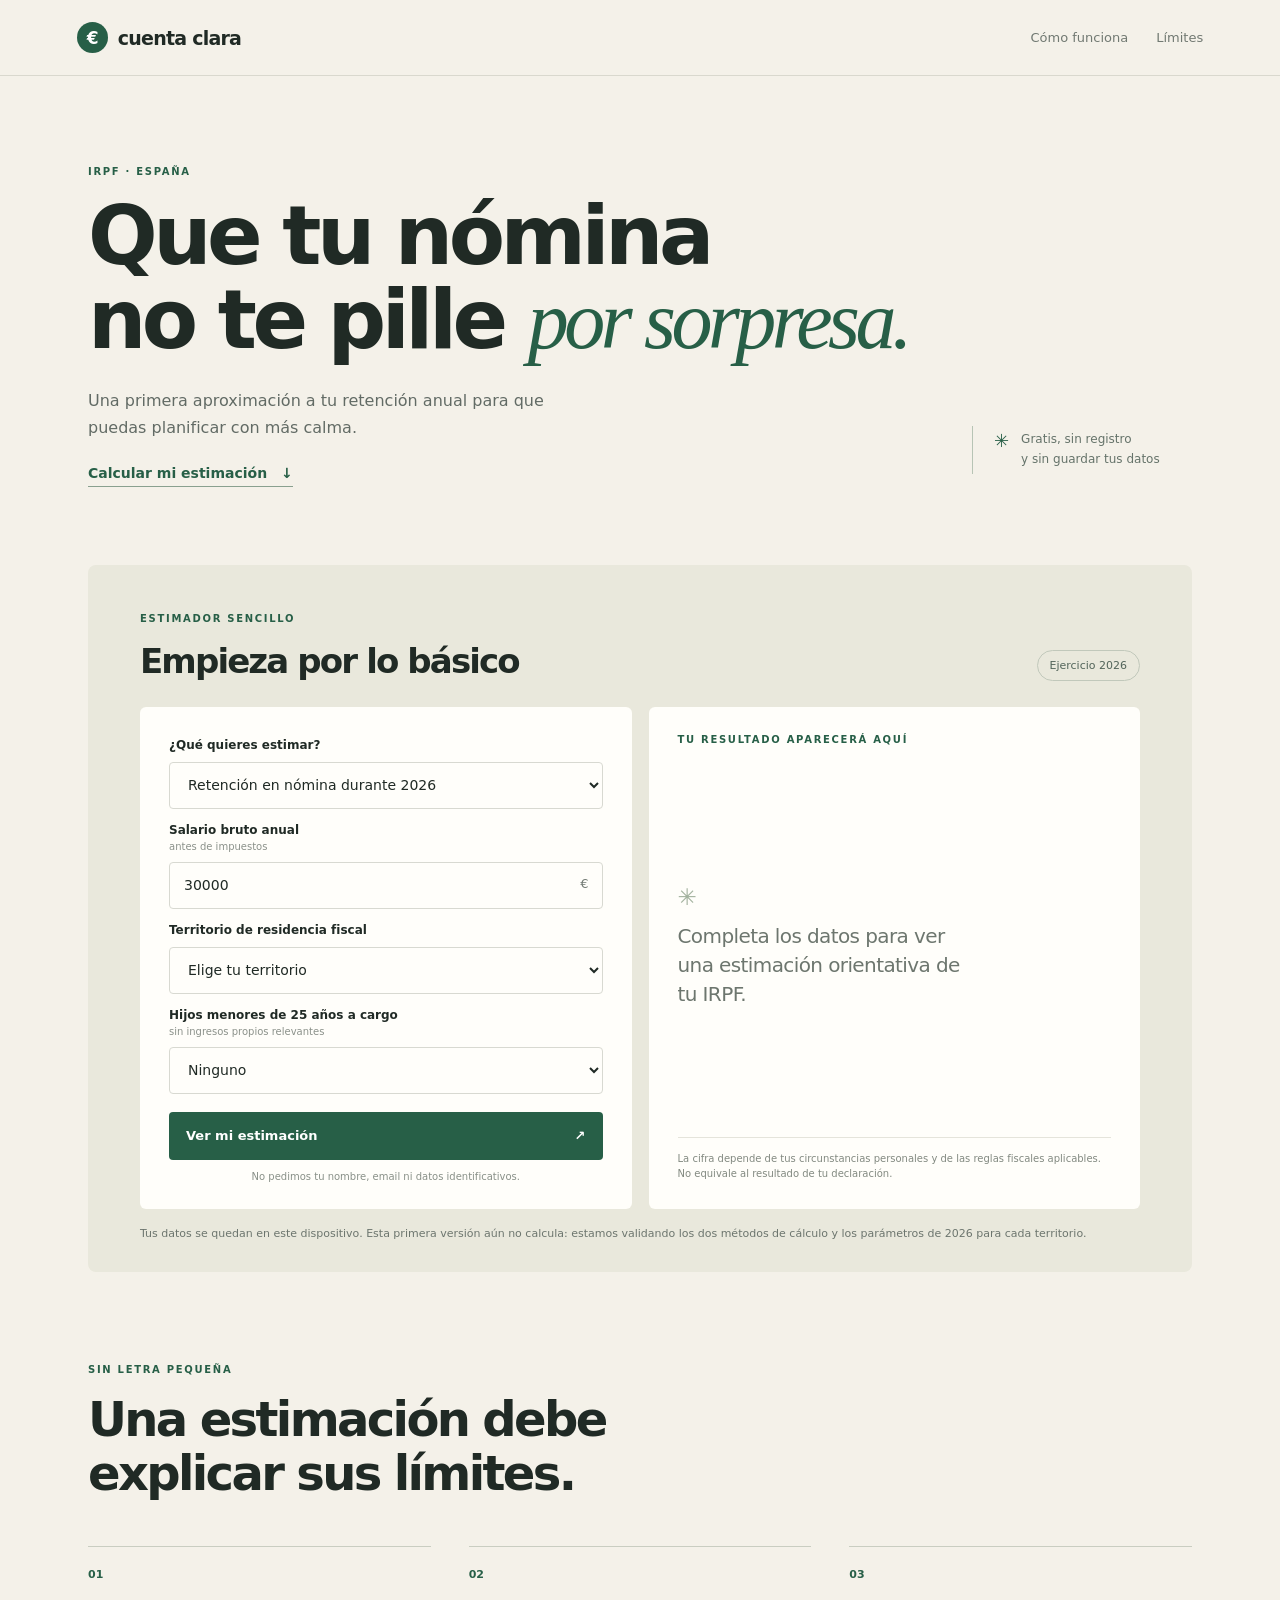
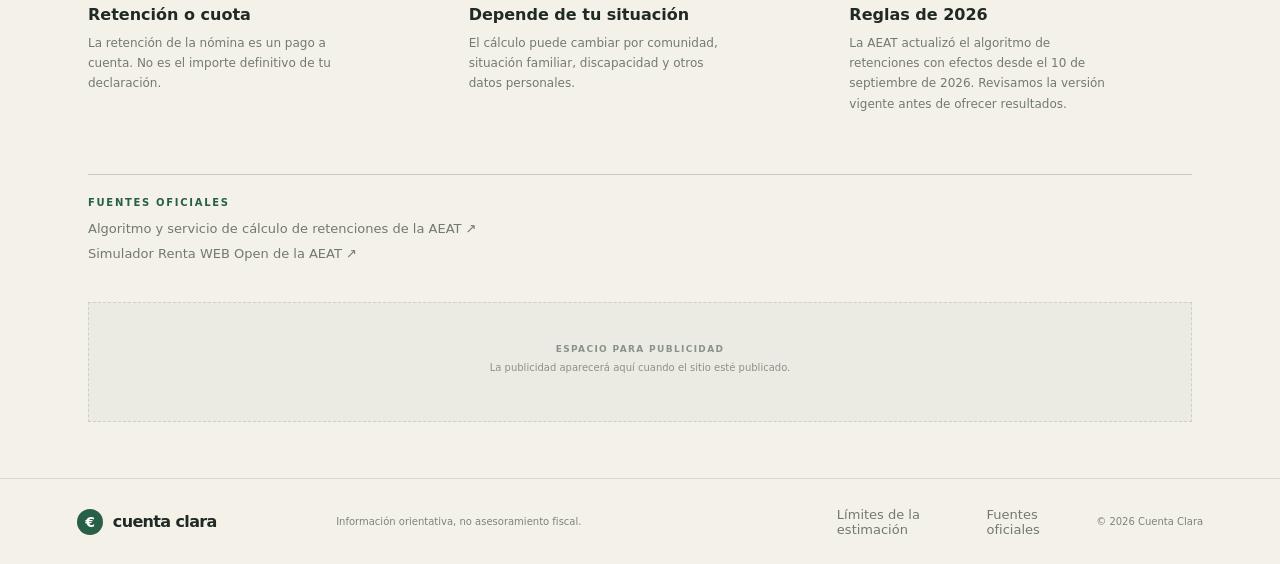
==== index.html @ a37c34d0 "Initial IRPF calculator prototype" ====
<!doctype html>
<html lang="es">
  <head>
    <meta charset="utf-8" />
    <meta name="viewport" content="width=device-width, initial-scale=1" />
    <meta name="description" content="Calculadora orientativa del IRPF para personas asalariadas en España. Consulta una estimación de tu retención anual." />
    <meta name="theme-color" content="#f4f1e9" />
    <title>Calculadora IRPF | Estima tu retención</title>
    <link rel="stylesheet" href="styles.css" />
  </head>
  <body>
    <header class="topbar">
      <a class="brand" href="#inicio" aria-label="Calculadora IRPF, inicio"><span class="brand-mark">€</span> cuenta clara</a>
      <nav><a href="#como-funciona">Cómo funciona</a><a href="#limites">Límites</a></nav>
    </header>

    <main id="inicio">
      <section class="hero">
        <div class="hero-copy">
          <p class="eyebrow">IRPF · ESPAÑA</p>
          <h1>Que tu nómina<br />no te pille <em>por sorpresa.</em></h1>
          <p class="intro">Una primera aproximación a tu retención anual para que puedas planificar con más calma.</p>
          <a class="text-link" href="#calculadora">Calcular mi estimación <span aria-hidden="true">↓</span></a>
        </div>
        <div class="hero-note" aria-label="Información importante"><span class="note-icon">✳</span><p>Gratis, sin registro<br />y sin guardar tus datos</p></div>
      </section>

      <section class="calculator-section" id="calculadora">
        <div class="section-heading">
          <div><p class="eyebrow">ESTIMADOR SENCILLO</p><h2>Empieza por lo básico</h2></div>
          <span class="year-tag">Ejercicio 2026</span>
        </div>
        <div class="calculator-grid">
          <form id="tax-form" class="form-card">
            <label for="calculation">¿Qué quieres estimar?</label>
            <select id="calculation" name="calculation" required>
              <option value="retencion">Retención en nómina durante 2026</option>
              <option value="cuota">Cuota anual aproximada 2026 (Renta 2027)</option>
            </select>

            <label for="salary">Salario bruto anual <span class="field-hint">antes de impuestos</span></label>
            <div class="money-input"><input id="salary" name="salary" type="number" min="0" max="1000000" step="100" value="30000" inputmode="decimal" required /><span>€</span></div>

            <label for="region">Territorio de residencia fiscal</label>
            <select id="region" name="region" required>
              <option value="">Elige tu territorio</option>
              <option>Andalucía</option><option>Aragón</option><option>Asturias</option><option>Illes Balears</option><option>Canarias</option><option>Cantabria</option><option>Castilla-La Mancha</option><option>Castilla y León</option><option>Cataluña</option><option>Comunitat Valenciana</option><option>Extremadura</option><option>Galicia</option><option>La Rioja</option><option>Comunidad de Madrid</option><option>Región de Murcia</option><option>Navarra</option><option>País Vasco</option><option>Ceuta</option><option>Melilla</option>
            </select>

            <label for="children">Hijos menores de 25 años a cargo <span class="field-hint">sin ingresos propios relevantes</span></label>
            <select id="children" name="children"><option value="0">Ninguno</option><option value="1">1 hijo</option><option value="2">2 hijos</option><option value="3">3 hijos</option><option value="4">4 o más</option></select>

            <button type="submit" class="submit-button">Ver mi estimación <span aria-hidden="true">↗</span></button>
            <p class="form-footnote">No pedimos tu nombre, email ni datos identificativos.</p>
          </form>

          <aside class="result-card" aria-live="polite" aria-atomic="true">
            <p class="eyebrow">TU RESULTADO APARECERÁ AQUÍ</p>
            <div id="result-content" class="result-placeholder"><span class="result-spark">✳</span><p>Completa los datos para ver una estimación orientativa de tu IRPF.</p></div>
            <div class="result-disclaimer">La cifra depende de tus circunstancias personales y de las reglas fiscales aplicables. No equivale al resultado de tu declaración.</div>
          </aside>
        </div>
        <p class="data-note">Tus datos se quedan en este dispositivo. Esta primera versión aún no calcula: estamos validando los dos métodos de cálculo y los parámetros de 2026 para cada territorio.</p>
      </section>

      <section class="explainer" id="como-funciona">
        <p class="eyebrow">SIN LETRA PEQUEÑA</p><h2>Una estimación debe explicar sus límites.</h2>
        <div class="explainer-grid"><article><span>01</span><h3>Retención o cuota</h3><p>La retención de la nómina es un pago a cuenta. No es el importe definitivo de tu declaración.</p></article><article><span>02</span><h3>Depende de tu situación</h3><p>El cálculo puede cambiar por comunidad, situación familiar, discapacidad y otros datos personales.</p></article><article id="limites"><span>03</span><h3>Reglas de 2026</h3><p>La AEAT actualizó el algoritmo de retenciones con efectos desde el 10 de septiembre de 2026. Revisamos la versión vigente antes de ofrecer resultados.</p></article></div>
      </section>

      <section class="sources" aria-label="Fuentes oficiales">
        <p class="eyebrow">FUENTES OFICIALES</p>
        <p><a href="https://sede.agenciatributaria.gob.es/Sede/Retenciones.shtml" target="_blank" rel="noreferrer">Algoritmo y servicio de cálculo de retenciones de la AEAT ↗</a></p>
        <p><a href="https://sede.agenciatributaria.gob.es/Sede/ayuda/consultas-informaticas/renta-ayuda-tecnica/renta-web-open.html" target="_blank" rel="noreferrer">Simulador Renta WEB Open de la AEAT ↗</a></p>
      </section>

      <section class="ad-placeholder" aria-label="Espacio reservado para publicidad"><span>ESPACIO PARA PUBLICIDAD</span><p>La publicidad aparecerá aquí cuando el sitio esté publicado.</p></section>
    </main>
    <footer><a class="brand" href="#inicio"><span class="brand-mark">€</span> cuenta clara</a><p>Información orientativa, no asesoramiento fiscal.</p><div><a href="#limites">Límites de la estimación</a><a href="#como-funciona">Fuentes oficiales</a></div><small>© 2026 Cuenta Clara</small></footer>
    <script src="app.js" defer></script>
  </body>
</html>
---- styles.css ----
:root{font-family:system-ui,-apple-system,BlinkMacSystemFont,'Segoe UI',sans-serif;color:#202a25;background:#f4f1e9;font-synthesis:none;text-rendering:optimizeLegibility;--ink:#202a25;--green:#275f47;--muted:#717972;--line:#d9d8ce;--cream:#f4f1e9;--white:#fffefa}*{box-sizing:border-box}html{scroll-behavior:smooth}body{margin:0}.topbar{height:76px;border-bottom:1px solid var(--line);display:flex;align-items:center;justify-content:space-between;padding:0 max(6vw,24px)}.brand{text-decoration:none;color:var(--ink);font-weight:700;letter-spacing:-.04em;font-size:19px;display:flex;align-items:center;gap:10px}.brand-mark{display:grid;place-items:center;width:31px;height:31px;background:var(--green);color:#fff;border-radius:50%;font-size:17px}.topbar nav{display:flex;gap:28px}.topbar nav a,footer a,.sources a,.official-link{color:var(--muted);font-size:13px;text-decoration:none}.topbar nav a:hover,footer a:hover,.sources a:hover,.official-link:hover{color:var(--green)}main{max-width:1160px;margin:0 auto;padding:0 28px}.hero{display:grid;grid-template-columns:1fr 220px;align-items:end;padding:90px 0 83px;gap:40px}.eyebrow{font-size:10px;letter-spacing:.17em;font-weight:700;color:var(--green);margin:0 0 17px}.hero h1,.section-heading h2,.explainer h2{font-family:system-ui,-apple-system,BlinkMacSystemFont,'Segoe UI',sans-serif;letter-spacing:-.055em;margin:0;font-weight:600}.hero h1{font-size:clamp(46px,6.7vw,82px);line-height:1.02}.hero h1 em{font-weight:400;color:var(--green);font-family:Georgia,serif}.intro{font-size:16px;line-height:1.7;color:#626b65;max-width:480px;margin:25px 0 21px}.text-link{color:var(--green);font-size:14px;font-weight:700;text-decoration:none;border-bottom:1px solid #89a08f;padding-bottom:5px}.text-link span{margin-left:9px}.hero-note{border-left:1px solid #b7c4b5;padding:4px 0 4px 21px;display:flex;gap:12px;align-items:flex-start;margin-bottom:8px}.hero-note p{font-size:12px;line-height:1.65;color:#65736a;margin:0}.note-icon{color:var(--green);font-size:18px}.calculator-section{background:#e9e8dc;border-radius:8px;padding:48px 52px 30px}.section-heading{display:flex;justify-content:space-between;align-items:end;margin-bottom:26px}.section-heading h2{font-size:34px}.year-tag{font-size:11px;color:#52645a;border:1px solid #c1c8bb;padding:8px 12px;border-radius:30px}.calculator-grid{display:grid;grid-template-columns:1fr 1fr;gap:17px}.form-card,.result-card{border-radius:6px;padding:27px 29px;background:var(--white)}.form-card{display:flex;flex-direction:column;gap:10px}.form-card label{font-size:12px;font-weight:700;margin-top:4px}.field-hint{display:block;color:#8b918a;font-size:10px;font-weight:400;margin-top:4px}.money-input{position:relative}.money-input input,.form-card select{height:47px;width:100%;border:1px solid #d8d9d1;background:#fffefa;border-radius:4px;padding:0 14px;font:14px system-ui,sans-serif;color:var(--ink);outline:none}.money-input input:focus,.form-card select:focus{border-color:var(--green);box-shadow:0 0 0 2px #275f4720}.money-input span{position:absolute;right:14px;top:14px;color:#727a73;font-size:13px}.money-input input{padding-right:34px}.submit-button{border:0;border-radius:4px;background:var(--green);height:48px;color:white;font:600 13px system-ui,sans-serif;margin-top:8px;cursor:pointer;display:flex;align-items:center;justify-content:space-between;padding:0 17px}.submit-button:hover{background:#194b35}.form-footnote{font-size:10px;color:#899088;text-align:center;margin:1px 0 0}.result-card{display:flex;flex-direction:column;min-height:360px}.result-card .eyebrow{margin-bottom:24px}.result-placeholder{flex:1;display:flex;flex-direction:column;justify-content:center;align-items:flex-start;max-width:300px}.result-placeholder p{font-size:20px;line-height:1.45;letter-spacing:-.03em;color:#6d766e;margin:12px 0}.result-spark{color:#a3b29e;font-size:23px}.official-link{font-size:12px;font-weight:700;color:var(--green);line-height:1.5}.result-disclaimer{border-top:1px solid #e5e4db;padding-top:13px;font-size:10px;line-height:1.55;color:#828980}.data-note{font-size:11px;line-height:1.5;color:#6c756e;margin:17px 0 0}.explainer{padding:92px 0 60px}.explainer h2{font-size:clamp(32px,4vw,48px);max-width:620px;line-height:1.13}.explainer-grid{display:grid;grid-template-columns:repeat(3,1fr);gap:38px;margin-top:45px}.explainer-grid article{border-top:1px solid #c9cdc1;padding-top:16px}.explainer-grid article span{font-size:11px;color:var(--green);font-weight:700}.explainer-grid h3{font:600 16px system-ui,sans-serif;margin:23px 0 9px}.explainer-grid p{font-size:12px;line-height:1.7;color:#727a72;margin:0;max-width:270px}.sources{border-top:1px solid #c9cdc1;padding:22px 0 34px}.sources .eyebrow{margin-bottom:10px}.sources p:not(.eyebrow){margin:6px 0}.ad-placeholder{height:120px;background:#ecebe3;border:1px dashed #ccd0c5;display:flex;flex-direction:column;align-items:center;justify-content:center;margin:0 0 56px;color:#8a9289}.ad-placeholder span{letter-spacing:.15em;font-weight:700;font-size:9px}.ad-placeholder p{font-size:10px;margin:8px 0}footer{border-top:1px solid var(--line);padding:27px max(6vw,24px);display:grid;grid-template-columns:1fr 2fr 1fr auto;gap:18px;align-items:center}footer .brand{font-size:16px}footer .brand-mark{width:26px;height:26px;font-size:14px}footer p,footer small{color:#7c847b;font-size:10px}footer div{display:flex;gap:16px}@media(max-width:700px){.topbar{height:64px}.topbar nav{gap:14px}.topbar nav a{font-size:11px}.hero{grid-template-columns:1fr;padding:66px 0 54px;gap:30px}.hero-note{width:max-content}.calculator-section{padding:32px 20px 23px}.section-heading{align-items:flex-start;gap:16px;flex-direction:column}.section-heading h2{font-size:29px}.calculator-grid{grid-template-columns:1fr}.form-card,.result-card{padding:23px 20px}.result-card{min-height:260px}.explainer{padding:68px 0}.explainer-grid{grid-template-columns:1fr;gap:26px;margin-top:30px}.explainer-grid h3{margin-top:13px}.explainer-grid p{max-width:440px}.ad-placeholder{margin-bottom:35px}footer{grid-template-columns:1fr 1fr;padding:24px;gap:10px}footer p{grid-column:1/-1;grid-row:2;margin:0}footer div{grid-column:1/-1;grid-row:3}footer small{grid-column:2;grid-row:1;text-align:right}}
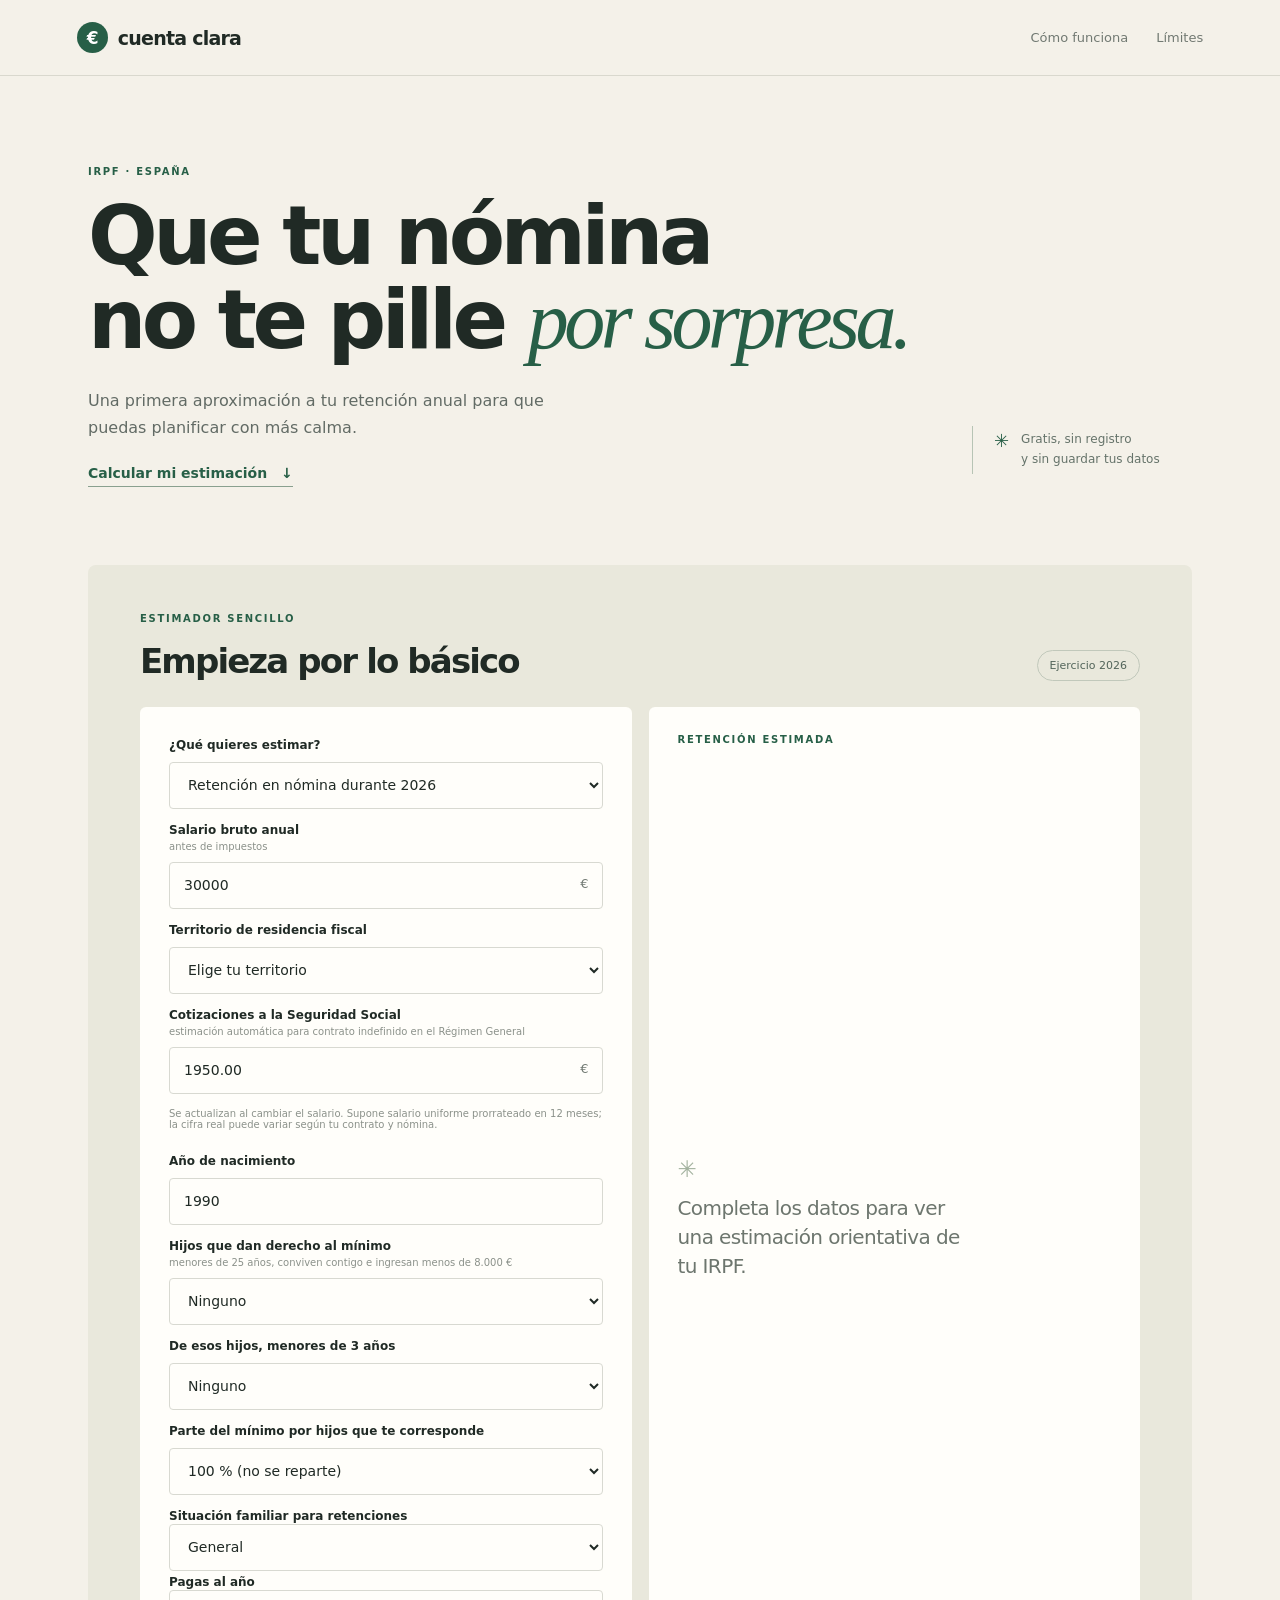
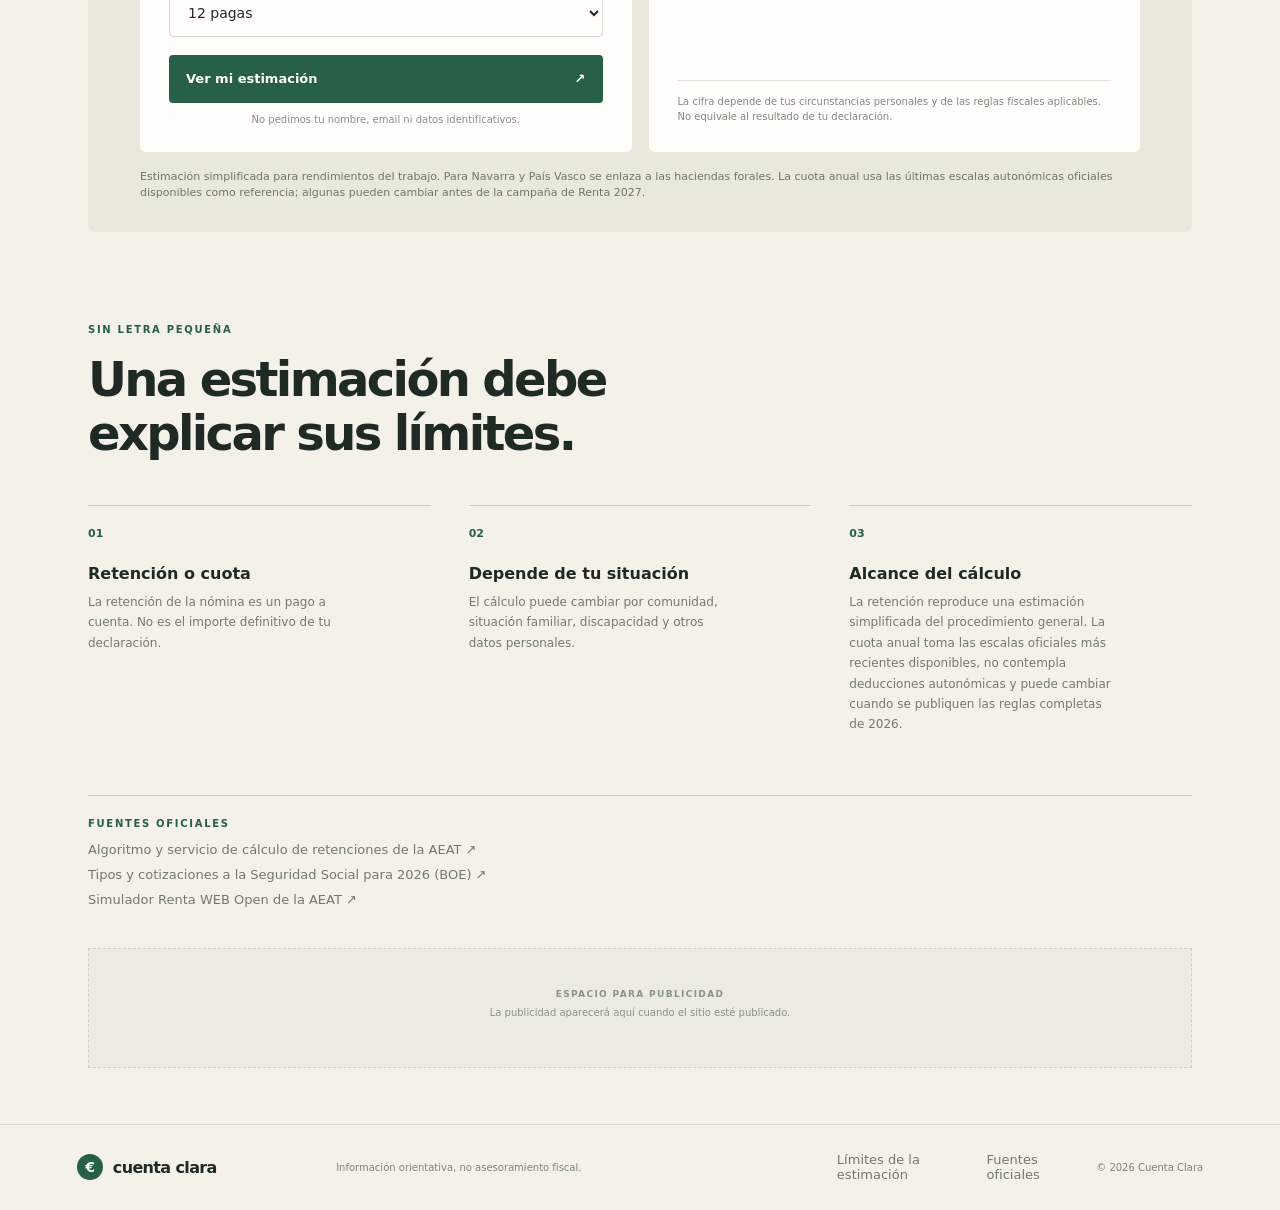
==== commit f2fa5c7c: "Implement IRPF estimates and payroll contribution calculation" ====
--- a/index.html
+++ b/index.html
@@ -3,9 +3,9 @@
   <head>
     <meta charset="utf-8" />
     <meta name="viewport" content="width=device-width, initial-scale=1" />
-    <meta name="description" content="Calculadora orientativa del IRPF para personas asalariadas en España. Consulta una estimación de tu retención anual." />
+    <meta name="description" content="Calculadora orientativa del IRPF 2026 para personas asalariadas en España. Estima retención de nómina y cuota anual." />
     <meta name="theme-color" content="#f4f1e9" />
-    <title>Calculadora IRPF | Estima tu retención</title>
+    <title>Calculadora IRPF 2026 | Cuenta Clara</title>
     <link rel="stylesheet" href="styles.css" />
   </head>
   <body>
@@ -44,39 +44,66 @@
             <label for="region">Territorio de residencia fiscal</label>
             <select id="region" name="region" required>
               <option value="">Elige tu territorio</option>
-              <option>Andalucía</option><option>Aragón</option><option>Asturias</option><option>Illes Balears</option><option>Canarias</option><option>Cantabria</option><option>Castilla-La Mancha</option><option>Castilla y León</option><option>Cataluña</option><option>Comunitat Valenciana</option><option>Extremadura</option><option>Galicia</option><option>La Rioja</option><option>Comunidad de Madrid</option><option>Región de Murcia</option><option>Navarra</option><option>País Vasco</option><option>Ceuta</option><option>Melilla</option>
+              <option>Andalucía</option><option>Aragón</option><option>Asturias</option><option>Illes Balears</option><option>Canarias</option><option>Cantabria</option><option>Castilla-La Mancha</option><option>Castilla y León</option><option>Cataluña</option><option>Comunitat Valenciana</option><option>Extremadura</option><option>Galicia</option><option>La Rioja</option><option value="Comunidad de Madrid">Madrid (Comunidad de Madrid)</option><option>Región de Murcia</option><option>Navarra</option><option>País Vasco</option><option>Ceuta</option><option>Melilla</option>
             </select>
 
-            <label for="children">Hijos menores de 25 años a cargo <span class="field-hint">sin ingresos propios relevantes</span></label>
+            <label for="contributions">Cotizaciones a la Seguridad Social <span class="field-hint">estimación automática para contrato indefinido en el Régimen General</span></label>
+            <div class="money-input"><input id="contributions" name="contributions" type="number" min="0" max="100000" step="0.01" value="1950" readonly aria-describedby="contributions-note" /><span>€</span></div>
+            <p id="contributions-note" class="field-hint">Se actualizan al cambiar el salario. Supone salario uniforme prorrateado en 12 meses; la cifra real puede variar según tu contrato y nómina.</p>
+
+            <label for="birth-year">Año de nacimiento</label>
+            <input id="birth-year" name="birthYear" type="number" min="1900" max="2026" step="1" value="1990" required />
+
+            <label for="children">Hijos que dan derecho al mínimo <span class="field-hint">menores de 25 años, conviven contigo e ingresan menos de 8.000 €</span></label>
             <select id="children" name="children"><option value="0">Ninguno</option><option value="1">1 hijo</option><option value="2">2 hijos</option><option value="3">3 hijos</option><option value="4">4 o más</option></select>
+
+            <label for="children-under3">De esos hijos, menores de 3 años</label>
+            <select id="children-under3" name="childrenUnder3"><option value="0">Ninguno</option><option value="1">1</option><option value="2">2</option><option value="3">3 o más</option></select>
+
+            <label for="child-share">Parte del mínimo por hijos que te corresponde</label>
+            <select id="child-share" name="childShare"><option value="1">100 % (no se reparte)</option><option value="0.5">50 % (repartido con el otro progenitor)</option></select>
+
+            <div id="retention-fields">
+              <label for="family-status">Situación familiar para retenciones</label>
+              <select id="family-status" name="familyStatus"><option value="3">General</option><option value="2">Cónyuge con rentas bajas (hasta 1.500 € al año)</option><option value="1">Familia monoparental con hijos a cargo</option></select>
+              <label for="payments">Pagas al año</label>
+              <select id="payments" name="payments"><option value="12">12 pagas</option><option value="14">14 pagas</option></select>
+            </div>
+
+            <div id="annual-fields" hidden>
+              <label for="withheld">IRPF retenido estimado durante 2026</label>
+              <div class="money-input"><input id="withheld" name="withheld" type="number" min="0" max="1000000" step="10" value="0" inputmode="decimal" /><span>€</span></div>
+            </div>
 
             <button type="submit" class="submit-button">Ver mi estimación <span aria-hidden="true">↗</span></button>
             <p class="form-footnote">No pedimos tu nombre, email ni datos identificativos.</p>
           </form>
 
           <aside class="result-card" aria-live="polite" aria-atomic="true">
-            <p class="eyebrow">TU RESULTADO APARECERÁ AQUÍ</p>
+            <p id="result-heading" class="eyebrow">TU ESTIMACIÓN</p>
             <div id="result-content" class="result-placeholder"><span class="result-spark">✳</span><p>Completa los datos para ver una estimación orientativa de tu IRPF.</p></div>
             <div class="result-disclaimer">La cifra depende de tus circunstancias personales y de las reglas fiscales aplicables. No equivale al resultado de tu declaración.</div>
           </aside>
         </div>
-        <p class="data-note">Tus datos se quedan en este dispositivo. Esta primera versión aún no calcula: estamos validando los dos métodos de cálculo y los parámetros de 2026 para cada territorio.</p>
+        <p class="data-note">Estimación simplificada para rendimientos del trabajo. Para Navarra y País Vasco se enlaza a las haciendas forales. La cuota anual usa las últimas escalas autonómicas oficiales disponibles como referencia; algunas pueden cambiar antes de la campaña de Renta 2027.</p>
       </section>
 
       <section class="explainer" id="como-funciona">
         <p class="eyebrow">SIN LETRA PEQUEÑA</p><h2>Una estimación debe explicar sus límites.</h2>
-        <div class="explainer-grid"><article><span>01</span><h3>Retención o cuota</h3><p>La retención de la nómina es un pago a cuenta. No es el importe definitivo de tu declaración.</p></article><article><span>02</span><h3>Depende de tu situación</h3><p>El cálculo puede cambiar por comunidad, situación familiar, discapacidad y otros datos personales.</p></article><article id="limites"><span>03</span><h3>Reglas de 2026</h3><p>La AEAT actualizó el algoritmo de retenciones con efectos desde el 10 de septiembre de 2026. Revisamos la versión vigente antes de ofrecer resultados.</p></article></div>
+        <div class="explainer-grid"><article><span>01</span><h3>Retención o cuota</h3><p>La retención de la nómina es un pago a cuenta. No es el importe definitivo de tu declaración.</p></article><article><span>02</span><h3>Depende de tu situación</h3><p>El cálculo puede cambiar por comunidad, situación familiar, discapacidad y otros datos personales.</p></article><article id="limites"><span>03</span><h3>Alcance del cálculo</h3><p>La retención reproduce una estimación simplificada del procedimiento general. La cuota anual toma las escalas oficiales más recientes disponibles, no contempla deducciones autonómicas y puede cambiar cuando se publiquen las reglas completas de 2026.</p></article></div>
       </section>
 
       <section class="sources" aria-label="Fuentes oficiales">
         <p class="eyebrow">FUENTES OFICIALES</p>
         <p><a href="https://sede.agenciatributaria.gob.es/Sede/Retenciones.shtml" target="_blank" rel="noreferrer">Algoritmo y servicio de cálculo de retenciones de la AEAT ↗</a></p>
+        <p><a href="https://www.boe.es/eli/es/o/2026/03/30/pjc297" target="_blank" rel="noreferrer">Tipos y cotizaciones a la Seguridad Social para 2026 (BOE) ↗</a></p>
         <p><a href="https://sede.agenciatributaria.gob.es/Sede/ayuda/consultas-informaticas/renta-ayuda-tecnica/renta-web-open.html" target="_blank" rel="noreferrer">Simulador Renta WEB Open de la AEAT ↗</a></p>
       </section>
 
       <section class="ad-placeholder" aria-label="Espacio reservado para publicidad"><span>ESPACIO PARA PUBLICIDAD</span><p>La publicidad aparecerá aquí cuando el sitio esté publicado.</p></section>
     </main>
     <footer><a class="brand" href="#inicio"><span class="brand-mark">€</span> cuenta clara</a><p>Información orientativa, no asesoramiento fiscal.</p><div><a href="#limites">Límites de la estimación</a><a href="#como-funciona">Fuentes oficiales</a></div><small>© 2026 Cuenta Clara</small></footer>
+    <script src="tax-engine.js" defer></script>
     <script src="app.js" defer></script>
   </body>
 </html>
--- a/styles.css
+++ b/styles.css
@@ -1 +1,3 @@
 :root{font-family:system-ui,-apple-system,BlinkMacSystemFont,'Segoe UI',sans-serif;color:#202a25;background:#f4f1e9;font-synthesis:none;text-rendering:optimizeLegibility;--ink:#202a25;--green:#275f47;--muted:#717972;--line:#d9d8ce;--cream:#f4f1e9;--white:#fffefa}*{box-sizing:border-box}html{scroll-behavior:smooth}body{margin:0}.topbar{height:76px;border-bottom:1px solid var(--line);display:flex;align-items:center;justify-content:space-between;padding:0 max(6vw,24px)}.brand{text-decoration:none;color:var(--ink);font-weight:700;letter-spacing:-.04em;font-size:19px;display:flex;align-items:center;gap:10px}.brand-mark{display:grid;place-items:center;width:31px;height:31px;background:var(--green);color:#fff;border-radius:50%;font-size:17px}.topbar nav{display:flex;gap:28px}.topbar nav a,footer a,.sources a,.official-link{color:var(--muted);font-size:13px;text-decoration:none}.topbar nav a:hover,footer a:hover,.sources a:hover,.official-link:hover{color:var(--green)}main{max-width:1160px;margin:0 auto;padding:0 28px}.hero{display:grid;grid-template-columns:1fr 220px;align-items:end;padding:90px 0 83px;gap:40px}.eyebrow{font-size:10px;letter-spacing:.17em;font-weight:700;color:var(--green);margin:0 0 17px}.hero h1,.section-heading h2,.explainer h2{font-family:system-ui,-apple-system,BlinkMacSystemFont,'Segoe UI',sans-serif;letter-spacing:-.055em;margin:0;font-weight:600}.hero h1{font-size:clamp(46px,6.7vw,82px);line-height:1.02}.hero h1 em{font-weight:400;color:var(--green);font-family:Georgia,serif}.intro{font-size:16px;line-height:1.7;color:#626b65;max-width:480px;margin:25px 0 21px}.text-link{color:var(--green);font-size:14px;font-weight:700;text-decoration:none;border-bottom:1px solid #89a08f;padding-bottom:5px}.text-link span{margin-left:9px}.hero-note{border-left:1px solid #b7c4b5;padding:4px 0 4px 21px;display:flex;gap:12px;align-items:flex-start;margin-bottom:8px}.hero-note p{font-size:12px;line-height:1.65;color:#65736a;margin:0}.note-icon{color:var(--green);font-size:18px}.calculator-section{background:#e9e8dc;border-radius:8px;padding:48px 52px 30px}.section-heading{display:flex;justify-content:space-between;align-items:end;margin-bottom:26px}.section-heading h2{font-size:34px}.year-tag{font-size:11px;color:#52645a;border:1px solid #c1c8bb;padding:8px 12px;border-radius:30px}.calculator-grid{display:grid;grid-template-columns:1fr 1fr;gap:17px}.form-card,.result-card{border-radius:6px;padding:27px 29px;background:var(--white)}.form-card{display:flex;flex-direction:column;gap:10px}.form-card label{font-size:12px;font-weight:700;margin-top:4px}.field-hint{display:block;color:#8b918a;font-size:10px;font-weight:400;margin-top:4px}.money-input{position:relative}.money-input input,.form-card select{height:47px;width:100%;border:1px solid #d8d9d1;background:#fffefa;border-radius:4px;padding:0 14px;font:14px system-ui,sans-serif;color:var(--ink);outline:none}.money-input input:focus,.form-card select:focus{border-color:var(--green);box-shadow:0 0 0 2px #275f4720}.money-input span{position:absolute;right:14px;top:14px;color:#727a73;font-size:13px}.money-input input{padding-right:34px}.submit-button{border:0;border-radius:4px;background:var(--green);height:48px;color:white;font:600 13px system-ui,sans-serif;margin-top:8px;cursor:pointer;display:flex;align-items:center;justify-content:space-between;padding:0 17px}.submit-button:hover{background:#194b35}.form-footnote{font-size:10px;color:#899088;text-align:center;margin:1px 0 0}.result-card{display:flex;flex-direction:column;min-height:360px}.result-card .eyebrow{margin-bottom:24px}.result-placeholder{flex:1;display:flex;flex-direction:column;justify-content:center;align-items:flex-start;max-width:300px}.result-placeholder p{font-size:20px;line-height:1.45;letter-spacing:-.03em;color:#6d766e;margin:12px 0}.result-spark{color:#a3b29e;font-size:23px}.official-link{font-size:12px;font-weight:700;color:var(--green);line-height:1.5}.result-disclaimer{border-top:1px solid #e5e4db;padding-top:13px;font-size:10px;line-height:1.55;color:#828980}.data-note{font-size:11px;line-height:1.5;color:#6c756e;margin:17px 0 0}.explainer{padding:92px 0 60px}.explainer h2{font-size:clamp(32px,4vw,48px);max-width:620px;line-height:1.13}.explainer-grid{display:grid;grid-template-columns:repeat(3,1fr);gap:38px;margin-top:45px}.explainer-grid article{border-top:1px solid #c9cdc1;padding-top:16px}.explainer-grid article span{font-size:11px;color:var(--green);font-weight:700}.explainer-grid h3{font:600 16px system-ui,sans-serif;margin:23px 0 9px}.explainer-grid p{font-size:12px;line-height:1.7;color:#727a72;margin:0;max-width:270px}.sources{border-top:1px solid #c9cdc1;padding:22px 0 34px}.sources .eyebrow{margin-bottom:10px}.sources p:not(.eyebrow){margin:6px 0}.ad-placeholder{height:120px;background:#ecebe3;border:1px dashed #ccd0c5;display:flex;flex-direction:column;align-items:center;justify-content:center;margin:0 0 56px;color:#8a9289}.ad-placeholder span{letter-spacing:.15em;font-weight:700;font-size:9px}.ad-placeholder p{font-size:10px;margin:8px 0}footer{border-top:1px solid var(--line);padding:27px max(6vw,24px);display:grid;grid-template-columns:1fr 2fr 1fr auto;gap:18px;align-items:center}footer .brand{font-size:16px}footer .brand-mark{width:26px;height:26px;font-size:14px}footer p,footer small{color:#7c847b;font-size:10px}footer div{display:flex;gap:16px}@media(max-width:700px){.topbar{height:64px}.topbar nav{gap:14px}.topbar nav a{font-size:11px}.hero{grid-template-columns:1fr;padding:66px 0 54px;gap:30px}.hero-note{width:max-content}.calculator-section{padding:32px 20px 23px}.section-heading{align-items:flex-start;gap:16px;flex-direction:column}.section-heading h2{font-size:29px}.calculator-grid{grid-template-columns:1fr}.form-card,.result-card{padding:23px 20px}.result-card{min-height:260px}.explainer{padding:68px 0}.explainer-grid{grid-template-columns:1fr;gap:26px;margin-top:30px}.explainer-grid h3{margin-top:13px}.explainer-grid p{max-width:440px}.ad-placeholder{margin-bottom:35px}footer{grid-template-columns:1fr 1fr;padding:24px;gap:10px}footer p{grid-column:1/-1;grid-row:2;margin:0}footer div{grid-column:1/-1;grid-row:3}footer small{grid-column:2;grid-row:1;text-align:right}}
+.form-card input[type="number"]{height:47px;width:100%;border:1px solid #d8d9d1;background:#fffefa;border-radius:4px;padding:0 14px;font:14px system-ui,sans-serif;color:var(--ink);outline:none}.form-card input[type="number"]:focus{border-color:var(--green);box-shadow:0 0 0 2px #275f4720}.form-card [hidden]{display:none!important}.result-placeholder.result-message{max-width:none;justify-content:flex-start;gap:7px}.result-title{font-size:18px;line-height:1.3;margin:5px 0 0}.result-amount{font-size:38px!important;font-weight:650;color:var(--green)!important;margin:0!important}.result-breakdown{display:grid;grid-template-columns:1fr auto;gap:8px 12px;width:100%;margin:7px 0}.result-breakdown dt,.result-breakdown dd{font-size:12px;margin:0;color:#68726a}.result-breakdown dd{text-align:right;font-weight:650;color:var(--ink)}.result-note,.result-status{font-size:11px!important;line-height:1.55!important;color:#68726a!important;margin:8px 0!important}.result-message .official-link{margin-top:10px}
+.form-card input[type="number"]{-moz-appearance:textfield;appearance:textfield}.form-card input[type="number"]::-webkit-inner-spin-button,.form-card input[type="number"]::-webkit-outer-spin-button{-webkit-appearance:none;margin:0}
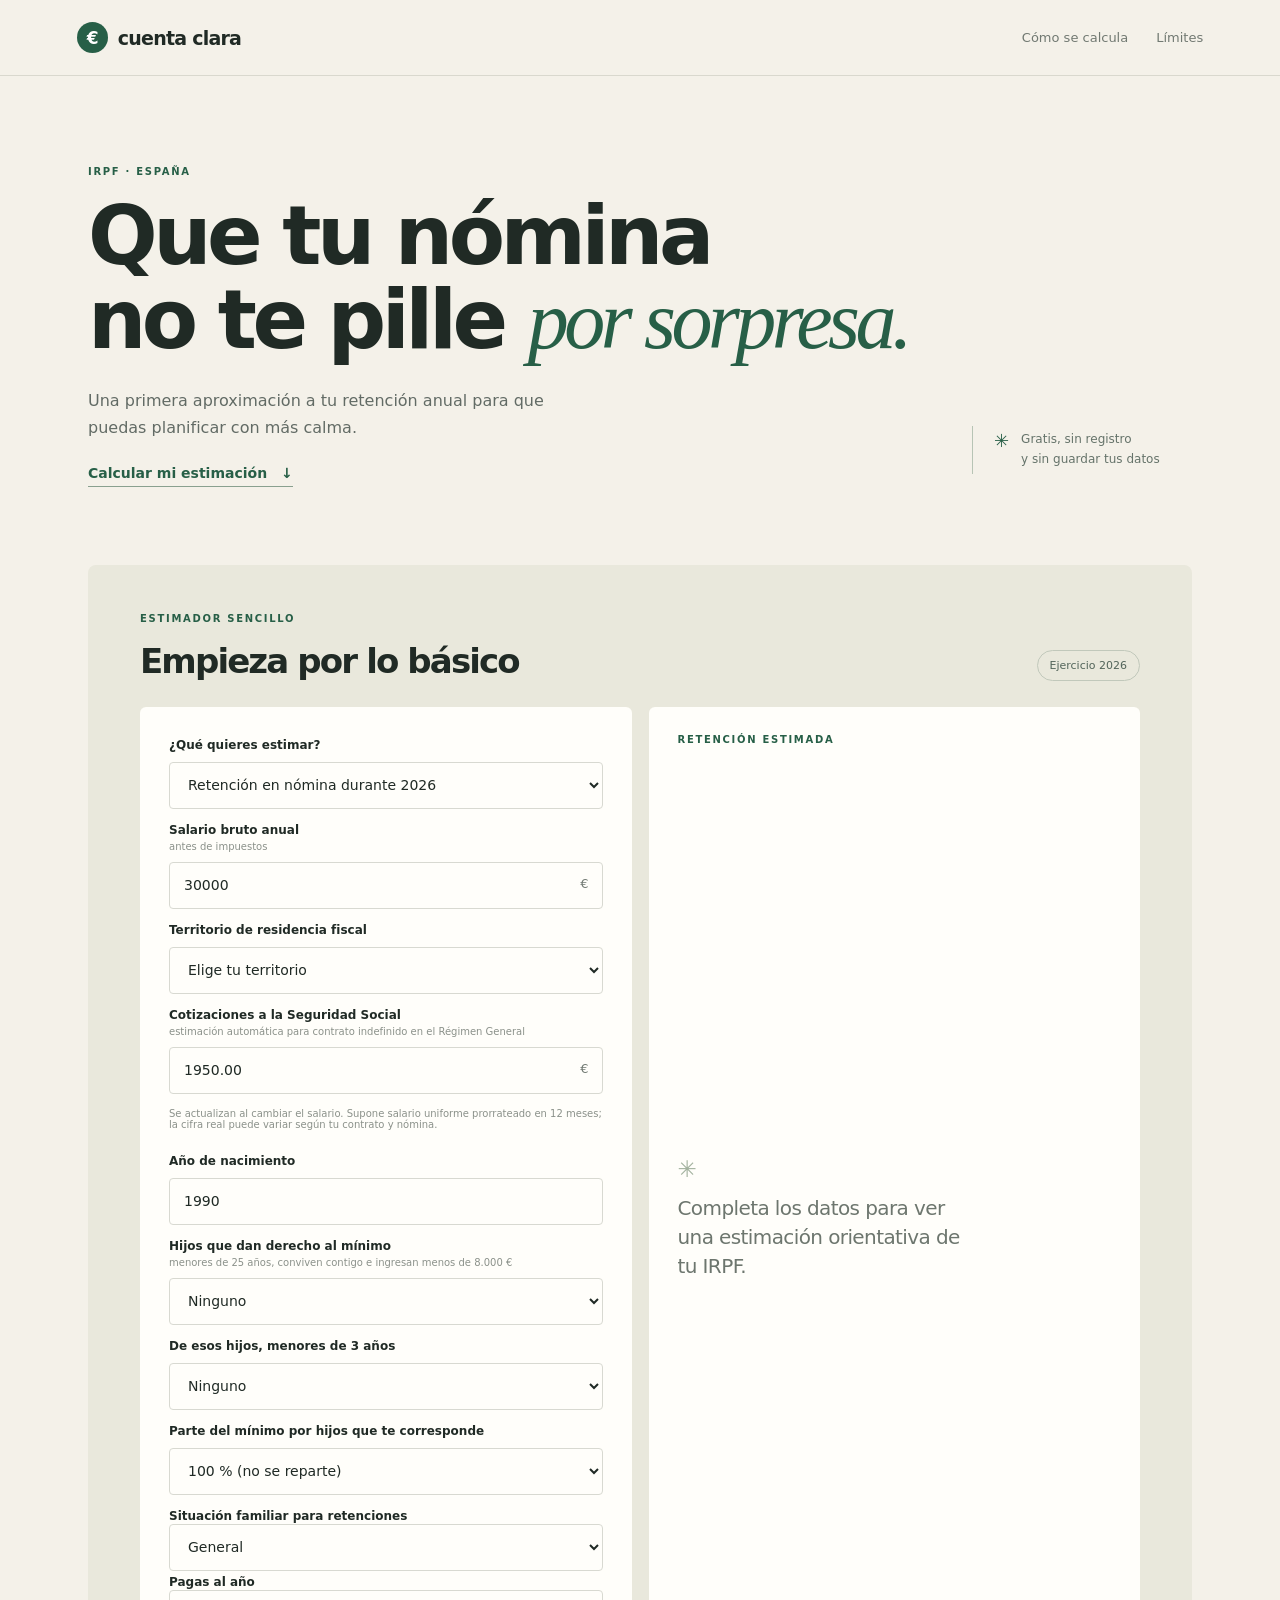
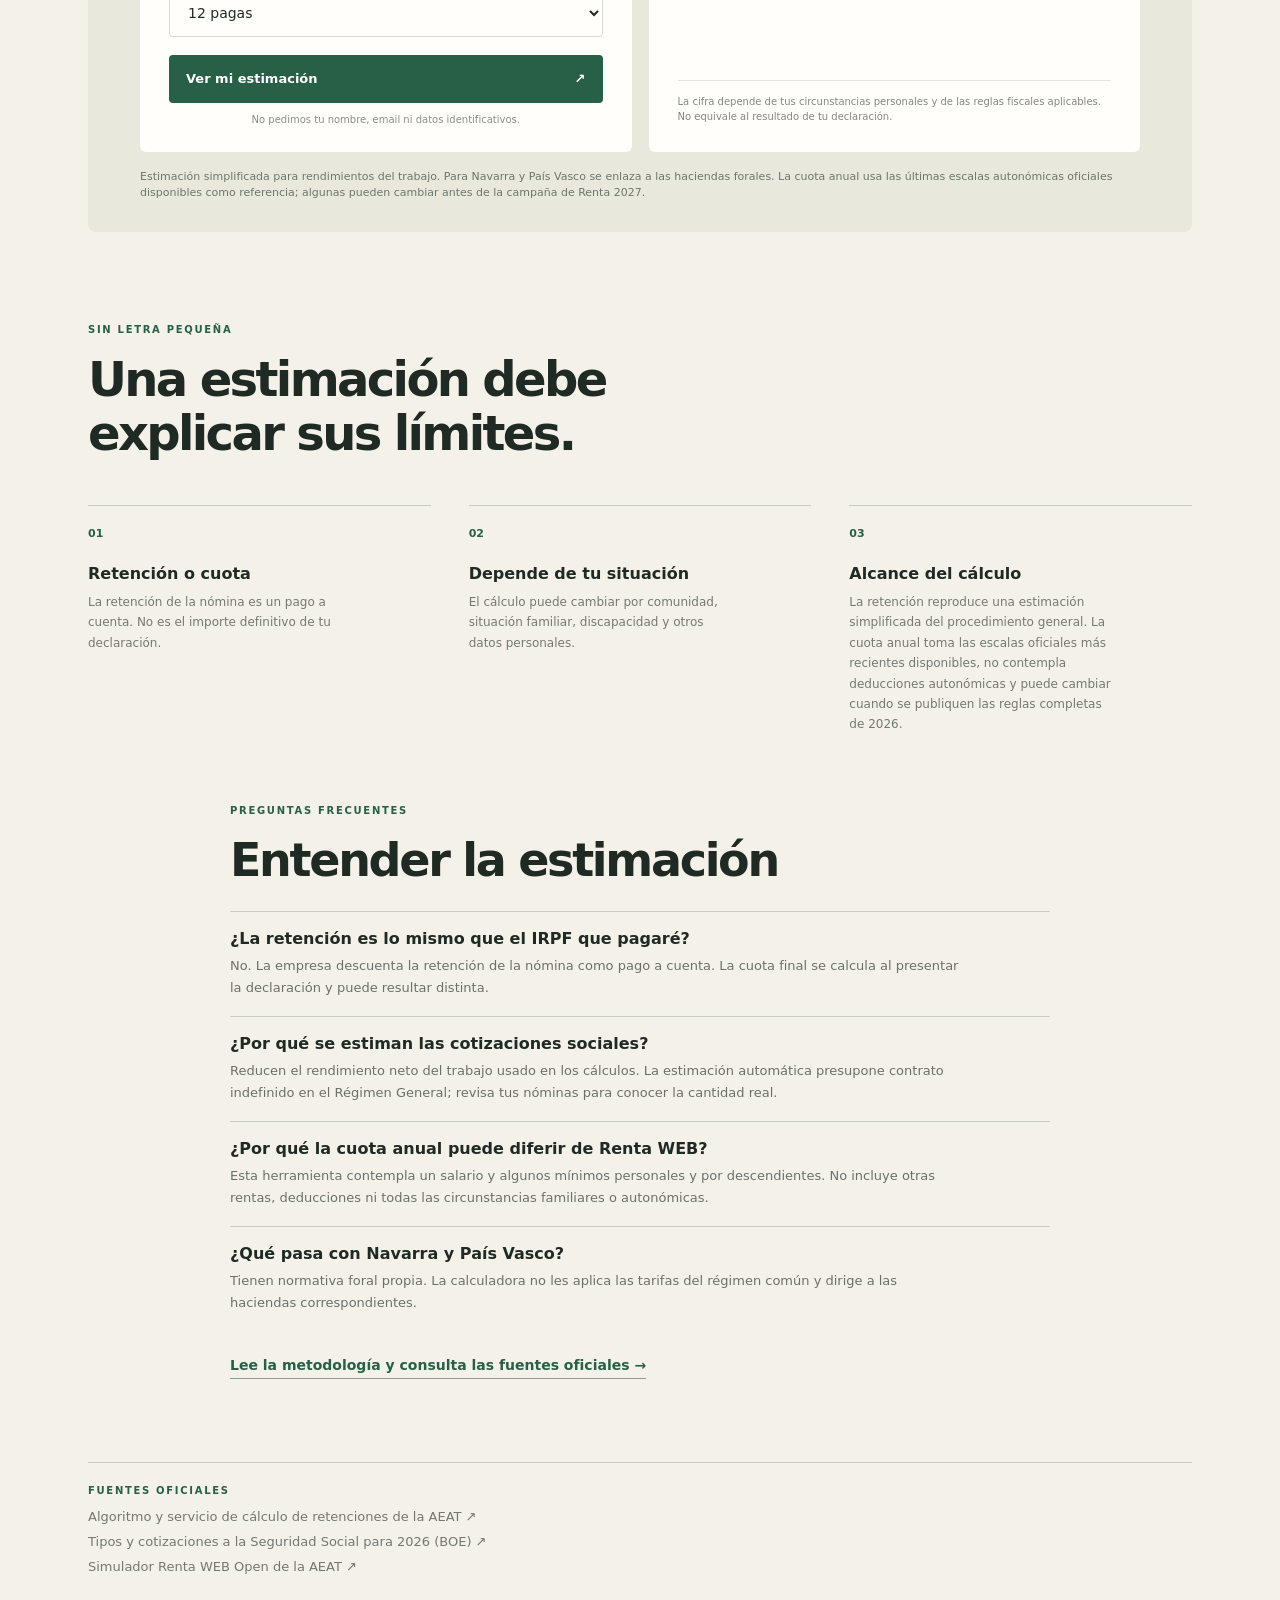
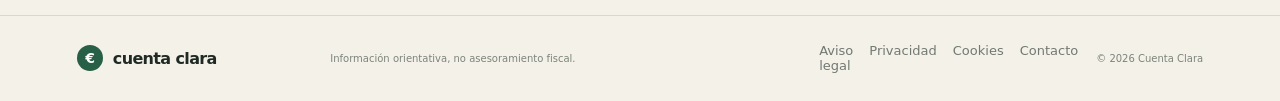
==== commit b63ed3a8: "Add AdSense readiness content and policy pages" ====
--- a/index.html
+++ b/index.html
@@ -11,7 +11,7 @@
   <body>
     <header class="topbar">
       <a class="brand" href="#inicio" aria-label="Calculadora IRPF, inicio"><span class="brand-mark">€</span> cuenta clara</a>
-      <nav><a href="#como-funciona">Cómo funciona</a><a href="#limites">Límites</a></nav>
+      <nav><a href="como-calculamos.html">Cómo se calcula</a><a href="#limites">Límites</a></nav>
     </header>
 
     <main id="inicio">
@@ -93,6 +93,16 @@
         <div class="explainer-grid"><article><span>01</span><h3>Retención o cuota</h3><p>La retención de la nómina es un pago a cuenta. No es el importe definitivo de tu declaración.</p></article><article><span>02</span><h3>Depende de tu situación</h3><p>El cálculo puede cambiar por comunidad, situación familiar, discapacidad y otros datos personales.</p></article><article id="limites"><span>03</span><h3>Alcance del cálculo</h3><p>La retención reproduce una estimación simplificada del procedimiento general. La cuota anual toma las escalas oficiales más recientes disponibles, no contempla deducciones autonómicas y puede cambiar cuando se publiquen las reglas completas de 2026.</p></article></div>
       </section>
 
+      <section class="faq-section" aria-labelledby="faq-heading">
+        <p class="eyebrow">PREGUNTAS FRECUENTES</p>
+        <h2 id="faq-heading">Entender la estimación</h2>
+        <article><h3>¿La retención es lo mismo que el IRPF que pagaré?</h3><p>No. La empresa descuenta la retención de la nómina como pago a cuenta. La cuota final se calcula al presentar la declaración y puede resultar distinta.</p></article>
+        <article><h3>¿Por qué se estiman las cotizaciones sociales?</h3><p>Reducen el rendimiento neto del trabajo usado en los cálculos. La estimación automática presupone contrato indefinido en el Régimen General; revisa tus nóminas para conocer la cantidad real.</p></article>
+        <article><h3>¿Por qué la cuota anual puede diferir de Renta WEB?</h3><p>Esta herramienta contempla un salario y algunos mínimos personales y por descendientes. No incluye otras rentas, deducciones ni todas las circunstancias familiares o autonómicas.</p></article>
+        <article><h3>¿Qué pasa con Navarra y País Vasco?</h3><p>Tienen normativa foral propia. La calculadora no les aplica las tarifas del régimen común y dirige a las haciendas correspondientes.</p></article>
+        <p class="method-link"><a class="text-link" href="como-calculamos.html">Lee la metodología y consulta las fuentes oficiales →</a></p>
+      </section>
+
       <section class="sources" aria-label="Fuentes oficiales">
         <p class="eyebrow">FUENTES OFICIALES</p>
         <p><a href="https://sede.agenciatributaria.gob.es/Sede/Retenciones.shtml" target="_blank" rel="noreferrer">Algoritmo y servicio de cálculo de retenciones de la AEAT ↗</a></p>
@@ -100,9 +110,8 @@
         <p><a href="https://sede.agenciatributaria.gob.es/Sede/ayuda/consultas-informaticas/renta-ayuda-tecnica/renta-web-open.html" target="_blank" rel="noreferrer">Simulador Renta WEB Open de la AEAT ↗</a></p>
       </section>
 
-      <section class="ad-placeholder" aria-label="Espacio reservado para publicidad"><span>ESPACIO PARA PUBLICIDAD</span><p>La publicidad aparecerá aquí cuando el sitio esté publicado.</p></section>
     </main>
-    <footer><a class="brand" href="#inicio"><span class="brand-mark">€</span> cuenta clara</a><p>Información orientativa, no asesoramiento fiscal.</p><div><a href="#limites">Límites de la estimación</a><a href="#como-funciona">Fuentes oficiales</a></div><small>© 2026 Cuenta Clara</small></footer>
+    <footer><a class="brand" href="#inicio"><span class="brand-mark">€</span> cuenta clara</a><p>Información orientativa, no asesoramiento fiscal.</p><div><a href="aviso-legal.html">Aviso legal</a><a href="privacidad.html">Privacidad</a><a href="cookies.html">Cookies</a><a href="contacto.html">Contacto</a></div><small>© 2026 Cuenta Clara</small></footer>
     <script src="tax-engine.js" defer></script>
     <script src="app.js" defer></script>
   </body>
--- a/styles.css
+++ b/styles.css
@@ -1,3 +1,4 @@
 :root{font-family:system-ui,-apple-system,BlinkMacSystemFont,'Segoe UI',sans-serif;color:#202a25;background:#f4f1e9;font-synthesis:none;text-rendering:optimizeLegibility;--ink:#202a25;--green:#275f47;--muted:#717972;--line:#d9d8ce;--cream:#f4f1e9;--white:#fffefa}*{box-sizing:border-box}html{scroll-behavior:smooth}body{margin:0}.topbar{height:76px;border-bottom:1px solid var(--line);display:flex;align-items:center;justify-content:space-between;padding:0 max(6vw,24px)}.brand{text-decoration:none;color:var(--ink);font-weight:700;letter-spacing:-.04em;font-size:19px;display:flex;align-items:center;gap:10px}.brand-mark{display:grid;place-items:center;width:31px;height:31px;background:var(--green);color:#fff;border-radius:50%;font-size:17px}.topbar nav{display:flex;gap:28px}.topbar nav a,footer a,.sources a,.official-link{color:var(--muted);font-size:13px;text-decoration:none}.topbar nav a:hover,footer a:hover,.sources a:hover,.official-link:hover{color:var(--green)}main{max-width:1160px;margin:0 auto;padding:0 28px}.hero{display:grid;grid-template-columns:1fr 220px;align-items:end;padding:90px 0 83px;gap:40px}.eyebrow{font-size:10px;letter-spacing:.17em;font-weight:700;color:var(--green);margin:0 0 17px}.hero h1,.section-heading h2,.explainer h2{font-family:system-ui,-apple-system,BlinkMacSystemFont,'Segoe UI',sans-serif;letter-spacing:-.055em;margin:0;font-weight:600}.hero h1{font-size:clamp(46px,6.7vw,82px);line-height:1.02}.hero h1 em{font-weight:400;color:var(--green);font-family:Georgia,serif}.intro{font-size:16px;line-height:1.7;color:#626b65;max-width:480px;margin:25px 0 21px}.text-link{color:var(--green);font-size:14px;font-weight:700;text-decoration:none;border-bottom:1px solid #89a08f;padding-bottom:5px}.text-link span{margin-left:9px}.hero-note{border-left:1px solid #b7c4b5;padding:4px 0 4px 21px;display:flex;gap:12px;align-items:flex-start;margin-bottom:8px}.hero-note p{font-size:12px;line-height:1.65;color:#65736a;margin:0}.note-icon{color:var(--green);font-size:18px}.calculator-section{background:#e9e8dc;border-radius:8px;padding:48px 52px 30px}.section-heading{display:flex;justify-content:space-between;align-items:end;margin-bottom:26px}.section-heading h2{font-size:34px}.year-tag{font-size:11px;color:#52645a;border:1px solid #c1c8bb;padding:8px 12px;border-radius:30px}.calculator-grid{display:grid;grid-template-columns:1fr 1fr;gap:17px}.form-card,.result-card{border-radius:6px;padding:27px 29px;background:var(--white)}.form-card{display:flex;flex-direction:column;gap:10px}.form-card label{font-size:12px;font-weight:700;margin-top:4px}.field-hint{display:block;color:#8b918a;font-size:10px;font-weight:400;margin-top:4px}.money-input{position:relative}.money-input input,.form-card select{height:47px;width:100%;border:1px solid #d8d9d1;background:#fffefa;border-radius:4px;padding:0 14px;font:14px system-ui,sans-serif;color:var(--ink);outline:none}.money-input input:focus,.form-card select:focus{border-color:var(--green);box-shadow:0 0 0 2px #275f4720}.money-input span{position:absolute;right:14px;top:14px;color:#727a73;font-size:13px}.money-input input{padding-right:34px}.submit-button{border:0;border-radius:4px;background:var(--green);height:48px;color:white;font:600 13px system-ui,sans-serif;margin-top:8px;cursor:pointer;display:flex;align-items:center;justify-content:space-between;padding:0 17px}.submit-button:hover{background:#194b35}.form-footnote{font-size:10px;color:#899088;text-align:center;margin:1px 0 0}.result-card{display:flex;flex-direction:column;min-height:360px}.result-card .eyebrow{margin-bottom:24px}.result-placeholder{flex:1;display:flex;flex-direction:column;justify-content:center;align-items:flex-start;max-width:300px}.result-placeholder p{font-size:20px;line-height:1.45;letter-spacing:-.03em;color:#6d766e;margin:12px 0}.result-spark{color:#a3b29e;font-size:23px}.official-link{font-size:12px;font-weight:700;color:var(--green);line-height:1.5}.result-disclaimer{border-top:1px solid #e5e4db;padding-top:13px;font-size:10px;line-height:1.55;color:#828980}.data-note{font-size:11px;line-height:1.5;color:#6c756e;margin:17px 0 0}.explainer{padding:92px 0 60px}.explainer h2{font-size:clamp(32px,4vw,48px);max-width:620px;line-height:1.13}.explainer-grid{display:grid;grid-template-columns:repeat(3,1fr);gap:38px;margin-top:45px}.explainer-grid article{border-top:1px solid #c9cdc1;padding-top:16px}.explainer-grid article span{font-size:11px;color:var(--green);font-weight:700}.explainer-grid h3{font:600 16px system-ui,sans-serif;margin:23px 0 9px}.explainer-grid p{font-size:12px;line-height:1.7;color:#727a72;margin:0;max-width:270px}.sources{border-top:1px solid #c9cdc1;padding:22px 0 34px}.sources .eyebrow{margin-bottom:10px}.sources p:not(.eyebrow){margin:6px 0}.ad-placeholder{height:120px;background:#ecebe3;border:1px dashed #ccd0c5;display:flex;flex-direction:column;align-items:center;justify-content:center;margin:0 0 56px;color:#8a9289}.ad-placeholder span{letter-spacing:.15em;font-weight:700;font-size:9px}.ad-placeholder p{font-size:10px;margin:8px 0}footer{border-top:1px solid var(--line);padding:27px max(6vw,24px);display:grid;grid-template-columns:1fr 2fr 1fr auto;gap:18px;align-items:center}footer .brand{font-size:16px}footer .brand-mark{width:26px;height:26px;font-size:14px}footer p,footer small{color:#7c847b;font-size:10px}footer div{display:flex;gap:16px}@media(max-width:700px){.topbar{height:64px}.topbar nav{gap:14px}.topbar nav a{font-size:11px}.hero{grid-template-columns:1fr;padding:66px 0 54px;gap:30px}.hero-note{width:max-content}.calculator-section{padding:32px 20px 23px}.section-heading{align-items:flex-start;gap:16px;flex-direction:column}.section-heading h2{font-size:29px}.calculator-grid{grid-template-columns:1fr}.form-card,.result-card{padding:23px 20px}.result-card{min-height:260px}.explainer{padding:68px 0}.explainer-grid{grid-template-columns:1fr;gap:26px;margin-top:30px}.explainer-grid h3{margin-top:13px}.explainer-grid p{max-width:440px}.ad-placeholder{margin-bottom:35px}footer{grid-template-columns:1fr 1fr;padding:24px;gap:10px}footer p{grid-column:1/-1;grid-row:2;margin:0}footer div{grid-column:1/-1;grid-row:3}footer small{grid-column:2;grid-row:1;text-align:right}}
 .form-card input[type="number"]{height:47px;width:100%;border:1px solid #d8d9d1;background:#fffefa;border-radius:4px;padding:0 14px;font:14px system-ui,sans-serif;color:var(--ink);outline:none}.form-card input[type="number"]:focus{border-color:var(--green);box-shadow:0 0 0 2px #275f4720}.form-card [hidden]{display:none!important}.result-placeholder.result-message{max-width:none;justify-content:flex-start;gap:7px}.result-title{font-size:18px;line-height:1.3;margin:5px 0 0}.result-amount{font-size:38px!important;font-weight:650;color:var(--green)!important;margin:0!important}.result-breakdown{display:grid;grid-template-columns:1fr auto;gap:8px 12px;width:100%;margin:7px 0}.result-breakdown dt,.result-breakdown dd{font-size:12px;margin:0;color:#68726a}.result-breakdown dd{text-align:right;font-weight:650;color:var(--ink)}.result-note,.result-status{font-size:11px!important;line-height:1.55!important;color:#68726a!important;margin:8px 0!important}.result-message .official-link{margin-top:10px}
 .form-card input[type="number"]{-moz-appearance:textfield;appearance:textfield}.form-card input[type="number"]::-webkit-inner-spin-button,.form-card input[type="number"]::-webkit-outer-spin-button{-webkit-appearance:none;margin:0}
+.text-page{max-width:820px;min-height:65vh;padding:70px 28px 96px}.text-page h1{font-size:clamp(38px,6vw,62px);line-height:1.05;letter-spacing:-.055em;font-weight:600;margin:0 0 24px}.text-page h2{font-size:24px;line-height:1.2;letter-spacing:-.035em;margin:42px 0 12px}.text-page p,.text-page li{font-size:15px;line-height:1.75;color:#56615a}.text-page ul{padding-left:22px}.text-page li{padding-left:4px;margin:7px 0}.text-page a{color:var(--green)}.page-lead{font-size:18px!important;line-height:1.65!important;color:#46534a!important;margin-bottom:36px}.updated-note{font-size:12px!important;color:#7c847b!important;margin-top:42px}.legal-details{display:grid;grid-template-columns:150px 1fr;gap:11px 18px;margin:30px 0 40px}.legal-details dt{font-size:13px;font-weight:700;color:var(--ink)}.legal-details dd{font-size:14px;color:#56615a;margin:0;overflow-wrap:anywhere}.faq-section{padding:10px 0 72px;max-width:820px;margin:0 auto}.faq-section h2{font-size:clamp(32px,4vw,46px);letter-spacing:-.05em;margin:0 0 24px}.faq-section article{border-top:1px solid #c9cdc1;padding:17px 0}.faq-section h3{font-size:16px;margin:0 0 7px}.faq-section article p{max-width:730px;font-size:13px;line-height:1.7;color:#68726a;margin:0}.method-link{margin-top:23px}.contact-email{font-size:19px;font-weight:650}@media(max-width:700px){.text-page{padding:52px 22px 68px}.text-page p,.text-page li{font-size:14px}.legal-details{grid-template-columns:1fr;gap:4px}.legal-details dd{margin-bottom:12px}.faq-section{padding:0 22px 56px}footer div{flex-wrap:wrap}}
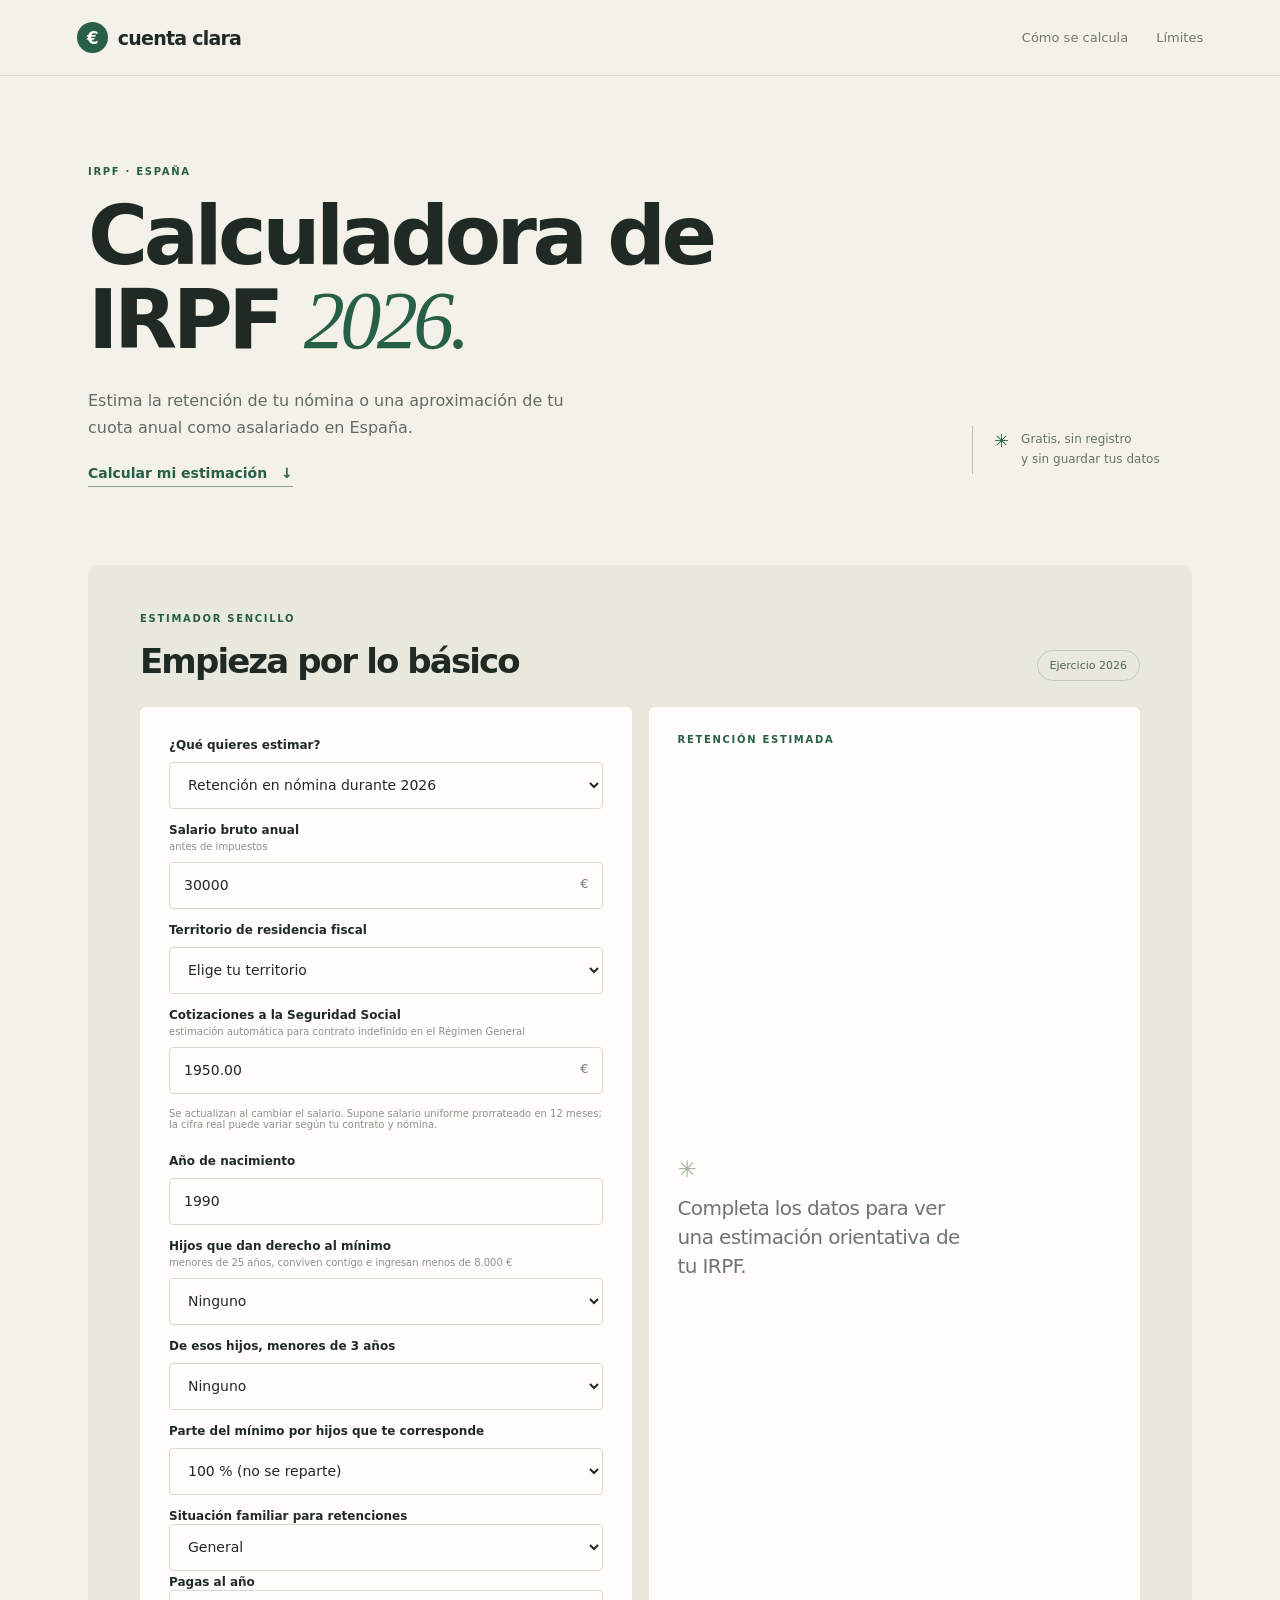
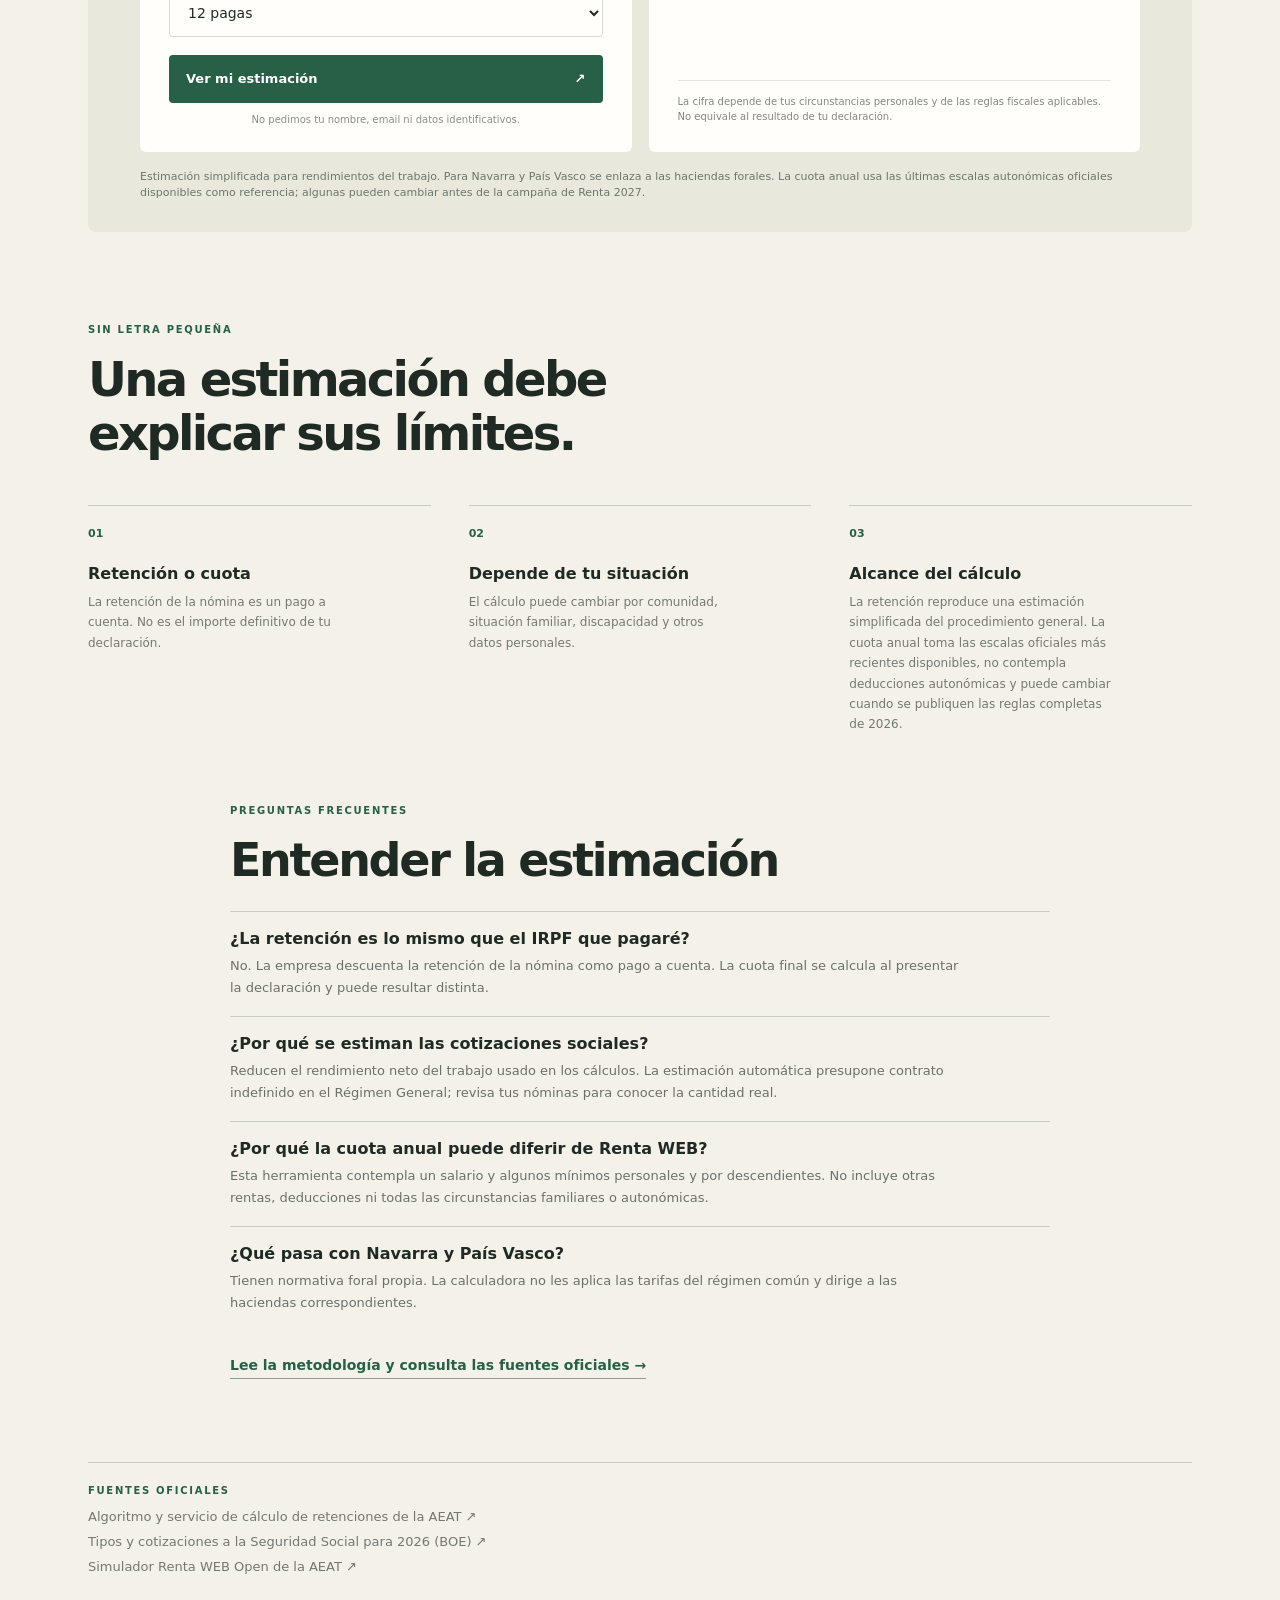
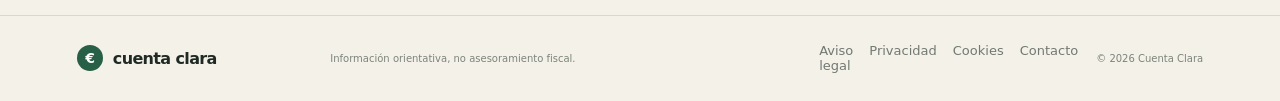
==== commit e2ebc05e: "Make homepage heading descriptive" ====
--- a/index.html
+++ b/index.html
@@ -6,6 +6,8 @@
     <meta name="description" content="Calculadora orientativa del IRPF 2026 para personas asalariadas en España. Estima retención de nómina y cuota anual." />
     <meta name="theme-color" content="#f4f1e9" />
     <title>Calculadora IRPF 2026 | Cuenta Clara</title>
+    <link rel="canonical" href="https://www.calculairpf.com/" />
+    <link rel="icon" href="favicon.svg" type="image/svg+xml" />
     <link rel="stylesheet" href="styles.css" />
   </head>
   <body>
@@ -18,8 +20,8 @@
       <section class="hero">
         <div class="hero-copy">
           <p class="eyebrow">IRPF · ESPAÑA</p>
-          <h1>Que tu nómina<br />no te pille <em>por sorpresa.</em></h1>
-          <p class="intro">Una primera aproximación a tu retención anual para que puedas planificar con más calma.</p>
+          <h1>Calculadora de<br />IRPF <em>2026.</em></h1>
+          <p class="intro">Estima la retención de tu nómina o una aproximación de tu cuota anual como asalariado en España.</p>
           <a class="text-link" href="#calculadora">Calcular mi estimación <span aria-hidden="true">↓</span></a>
         </div>
         <div class="hero-note" aria-label="Información importante"><span class="note-icon">✳</span><p>Gratis, sin registro<br />y sin guardar tus datos</p></div>
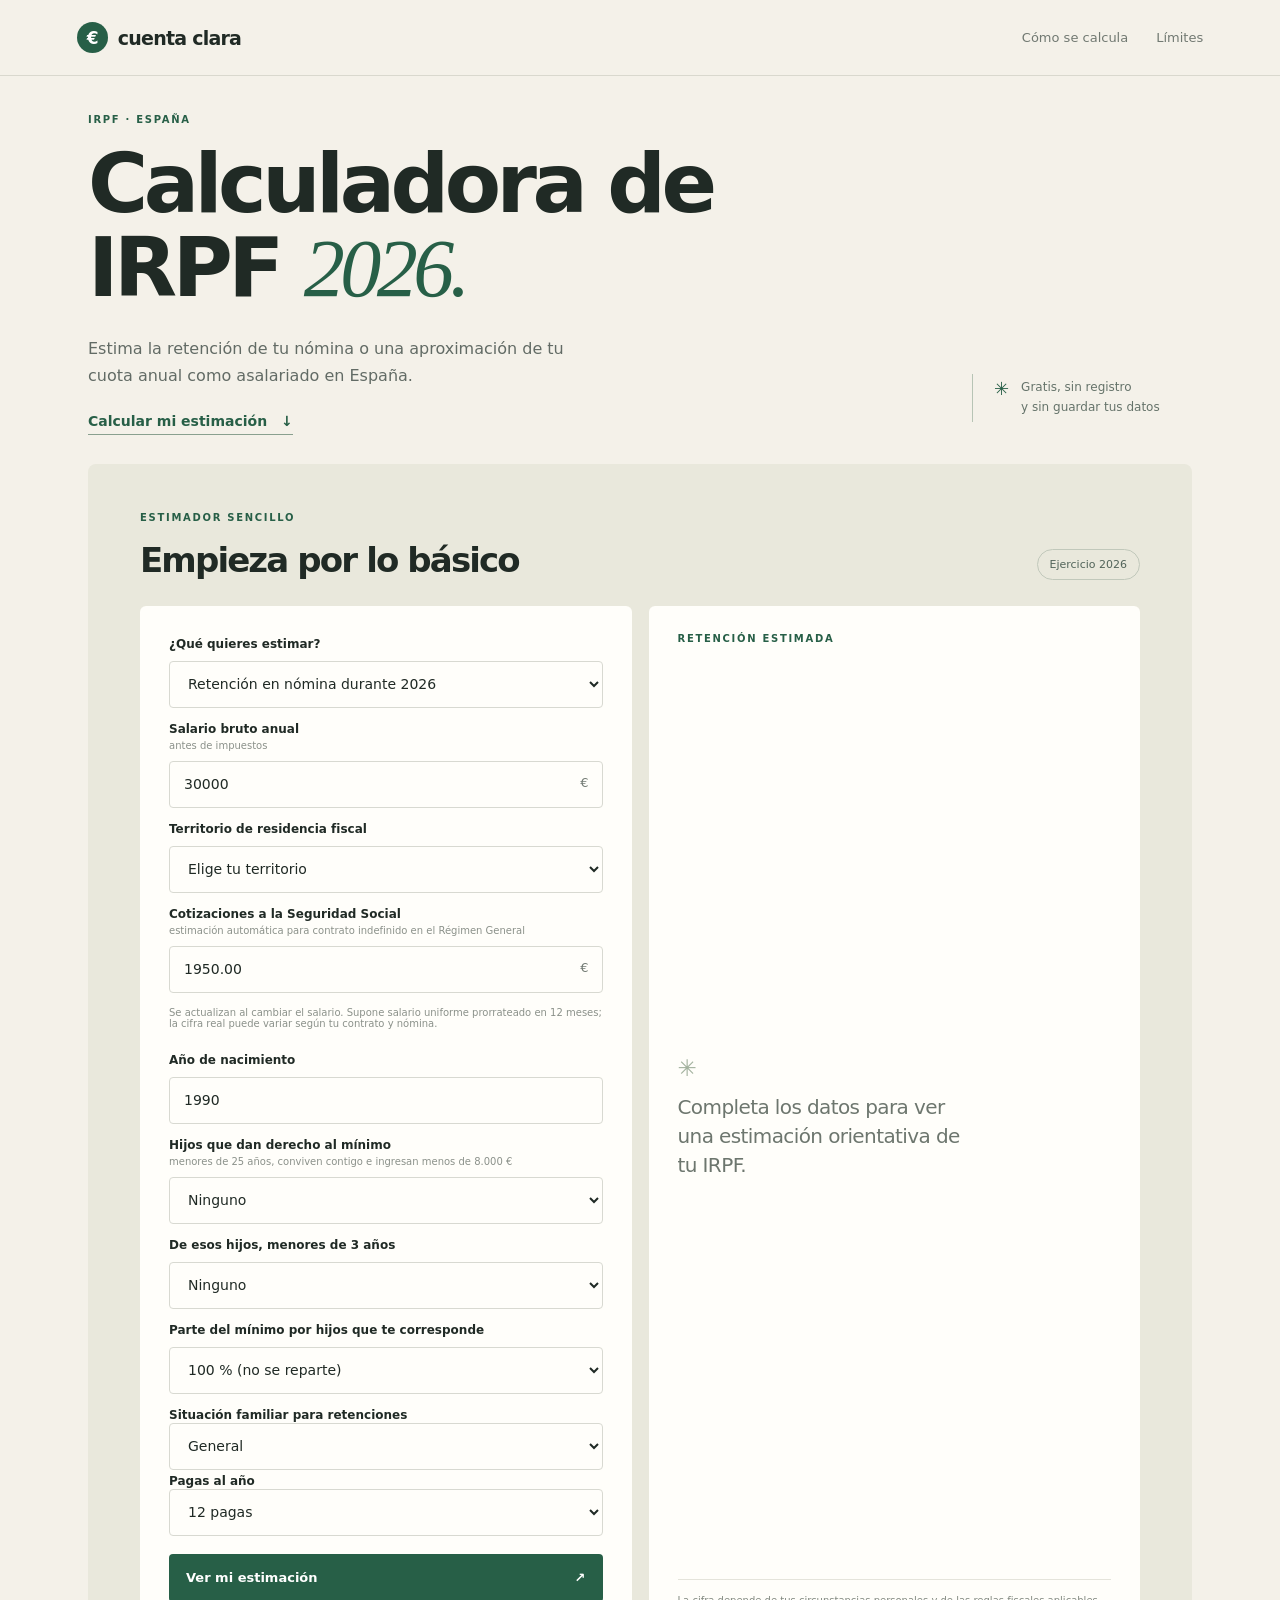
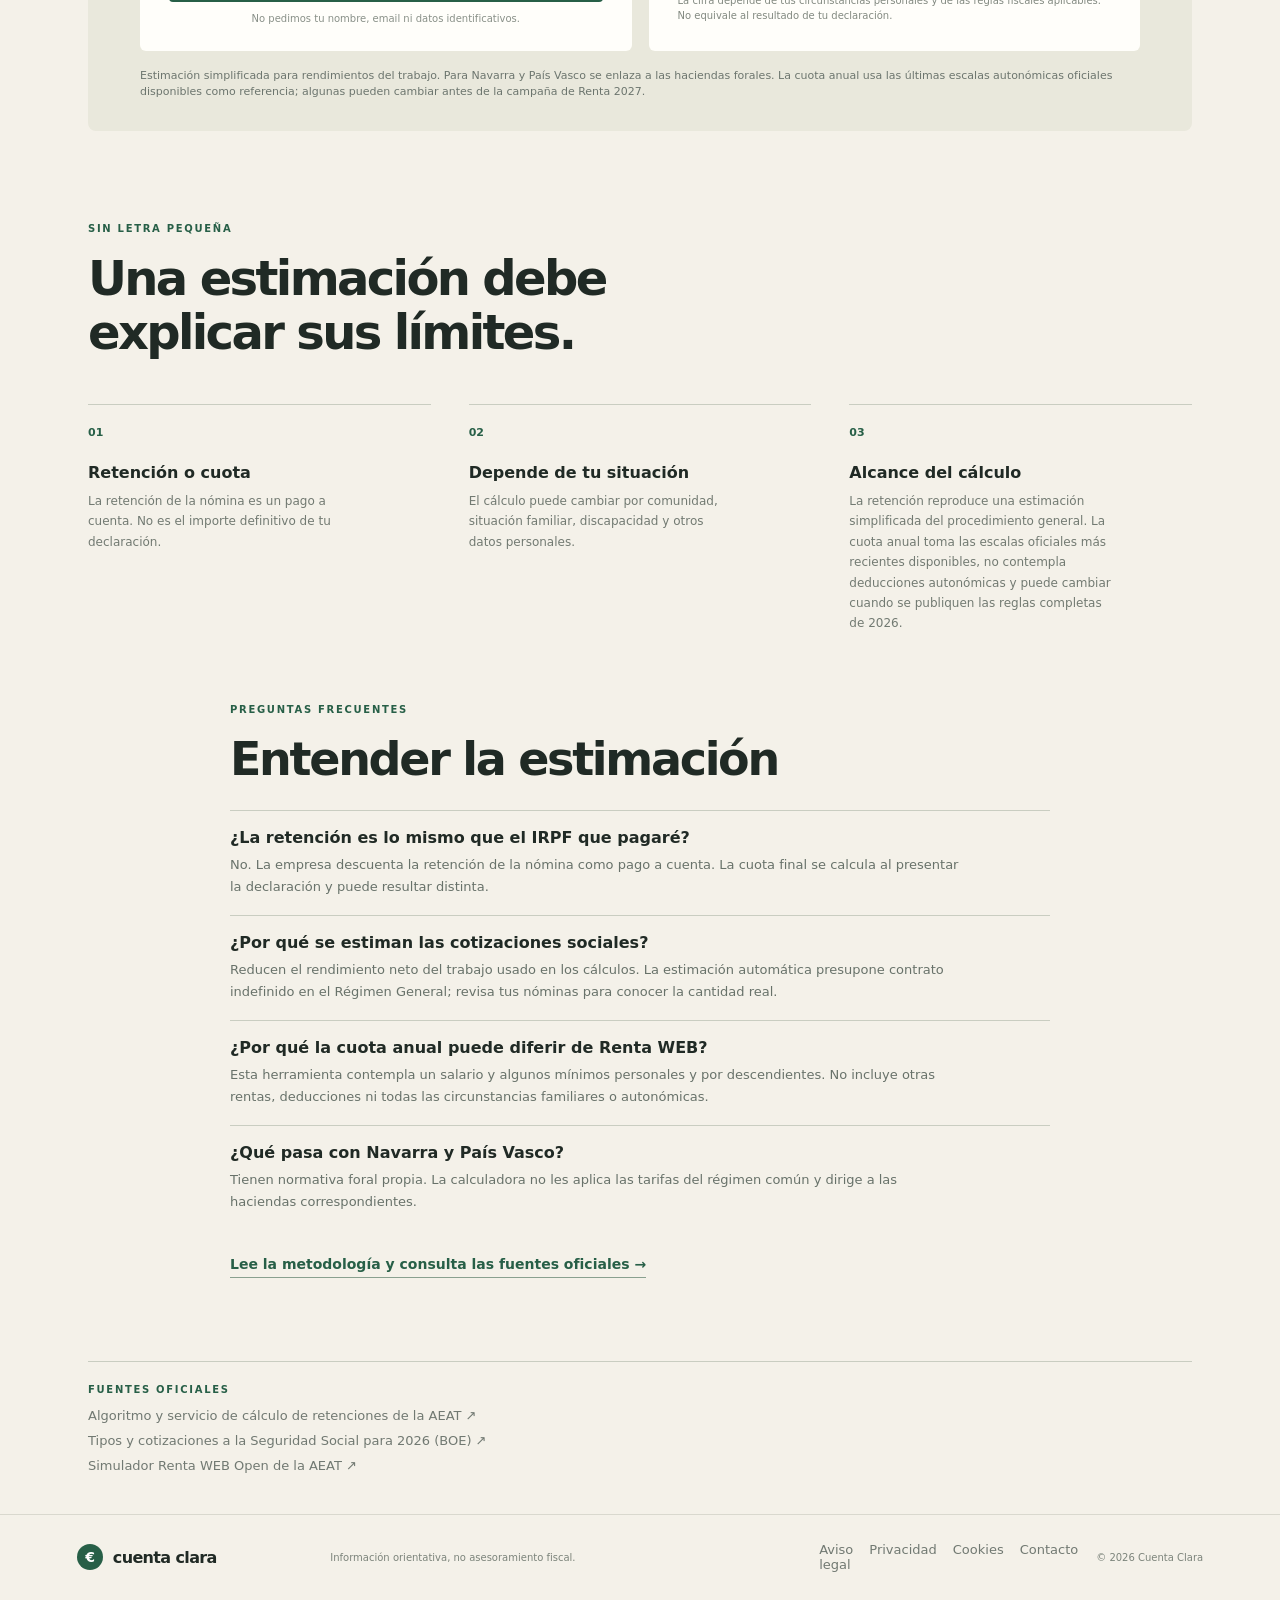
==== commit 7ef6a346: "Añade verificación de AdSense en todas las páginas" ====
--- a/index.html
+++ b/index.html
@@ -4,6 +4,7 @@
     <meta charset="utf-8" />
     <meta name="viewport" content="width=device-width, initial-scale=1" />
     <meta name="description" content="Calculadora orientativa del IRPF 2026 para personas asalariadas en España. Estima retención de nómina y cuota anual." />
+    <meta name="google-adsense-account" content="ca-pub-8055293276955726" />
     <meta name="theme-color" content="#f4f1e9" />
     <title>Calculadora IRPF 2026 | Cuenta Clara</title>
     <link rel="canonical" href="https://www.calculairpf.com/" />
--- a/styles.css
+++ b/styles.css
@@ -1,4 +1,762 @@
-:root{font-family:system-ui,-apple-system,BlinkMacSystemFont,'Segoe UI',sans-serif;color:#202a25;background:#f4f1e9;font-synthesis:none;text-rendering:optimizeLegibility;--ink:#202a25;--green:#275f47;--muted:#717972;--line:#d9d8ce;--cream:#f4f1e9;--white:#fffefa}*{box-sizing:border-box}html{scroll-behavior:smooth}body{margin:0}.topbar{height:76px;border-bottom:1px solid var(--line);display:flex;align-items:center;justify-content:space-between;padding:0 max(6vw,24px)}.brand{text-decoration:none;color:var(--ink);font-weight:700;letter-spacing:-.04em;font-size:19px;display:flex;align-items:center;gap:10px}.brand-mark{display:grid;place-items:center;width:31px;height:31px;background:var(--green);color:#fff;border-radius:50%;font-size:17px}.topbar nav{display:flex;gap:28px}.topbar nav a,footer a,.sources a,.official-link{color:var(--muted);font-size:13px;text-decoration:none}.topbar nav a:hover,footer a:hover,.sources a:hover,.official-link:hover{color:var(--green)}main{max-width:1160px;margin:0 auto;padding:0 28px}.hero{display:grid;grid-template-columns:1fr 220px;align-items:end;padding:90px 0 83px;gap:40px}.eyebrow{font-size:10px;letter-spacing:.17em;font-weight:700;color:var(--green);margin:0 0 17px}.hero h1,.section-heading h2,.explainer h2{font-family:system-ui,-apple-system,BlinkMacSystemFont,'Segoe UI',sans-serif;letter-spacing:-.055em;margin:0;font-weight:600}.hero h1{font-size:clamp(46px,6.7vw,82px);line-height:1.02}.hero h1 em{font-weight:400;color:var(--green);font-family:Georgia,serif}.intro{font-size:16px;line-height:1.7;color:#626b65;max-width:480px;margin:25px 0 21px}.text-link{color:var(--green);font-size:14px;font-weight:700;text-decoration:none;border-bottom:1px solid #89a08f;padding-bottom:5px}.text-link span{margin-left:9px}.hero-note{border-left:1px solid #b7c4b5;padding:4px 0 4px 21px;display:flex;gap:12px;align-items:flex-start;margin-bottom:8px}.hero-note p{font-size:12px;line-height:1.65;color:#65736a;margin:0}.note-icon{color:var(--green);font-size:18px}.calculator-section{background:#e9e8dc;border-radius:8px;padding:48px 52px 30px}.section-heading{display:flex;justify-content:space-between;align-items:end;margin-bottom:26px}.section-heading h2{font-size:34px}.year-tag{font-size:11px;color:#52645a;border:1px solid #c1c8bb;padding:8px 12px;border-radius:30px}.calculator-grid{display:grid;grid-template-columns:1fr 1fr;gap:17px}.form-card,.result-card{border-radius:6px;padding:27px 29px;background:var(--white)}.form-card{display:flex;flex-direction:column;gap:10px}.form-card label{font-size:12px;font-weight:700;margin-top:4px}.field-hint{display:block;color:#8b918a;font-size:10px;font-weight:400;margin-top:4px}.money-input{position:relative}.money-input input,.form-card select{height:47px;width:100%;border:1px solid #d8d9d1;background:#fffefa;border-radius:4px;padding:0 14px;font:14px system-ui,sans-serif;color:var(--ink);outline:none}.money-input input:focus,.form-card select:focus{border-color:var(--green);box-shadow:0 0 0 2px #275f4720}.money-input span{position:absolute;right:14px;top:14px;color:#727a73;font-size:13px}.money-input input{padding-right:34px}.submit-button{border:0;border-radius:4px;background:var(--green);height:48px;color:white;font:600 13px system-ui,sans-serif;margin-top:8px;cursor:pointer;display:flex;align-items:center;justify-content:space-between;padding:0 17px}.submit-button:hover{background:#194b35}.form-footnote{font-size:10px;color:#899088;text-align:center;margin:1px 0 0}.result-card{display:flex;flex-direction:column;min-height:360px}.result-card .eyebrow{margin-bottom:24px}.result-placeholder{flex:1;display:flex;flex-direction:column;justify-content:center;align-items:flex-start;max-width:300px}.result-placeholder p{font-size:20px;line-height:1.45;letter-spacing:-.03em;color:#6d766e;margin:12px 0}.result-spark{color:#a3b29e;font-size:23px}.official-link{font-size:12px;font-weight:700;color:var(--green);line-height:1.5}.result-disclaimer{border-top:1px solid #e5e4db;padding-top:13px;font-size:10px;line-height:1.55;color:#828980}.data-note{font-size:11px;line-height:1.5;color:#6c756e;margin:17px 0 0}.explainer{padding:92px 0 60px}.explainer h2{font-size:clamp(32px,4vw,48px);max-width:620px;line-height:1.13}.explainer-grid{display:grid;grid-template-columns:repeat(3,1fr);gap:38px;margin-top:45px}.explainer-grid article{border-top:1px solid #c9cdc1;padding-top:16px}.explainer-grid article span{font-size:11px;color:var(--green);font-weight:700}.explainer-grid h3{font:600 16px system-ui,sans-serif;margin:23px 0 9px}.explainer-grid p{font-size:12px;line-height:1.7;color:#727a72;margin:0;max-width:270px}.sources{border-top:1px solid #c9cdc1;padding:22px 0 34px}.sources .eyebrow{margin-bottom:10px}.sources p:not(.eyebrow){margin:6px 0}.ad-placeholder{height:120px;background:#ecebe3;border:1px dashed #ccd0c5;display:flex;flex-direction:column;align-items:center;justify-content:center;margin:0 0 56px;color:#8a9289}.ad-placeholder span{letter-spacing:.15em;font-weight:700;font-size:9px}.ad-placeholder p{font-size:10px;margin:8px 0}footer{border-top:1px solid var(--line);padding:27px max(6vw,24px);display:grid;grid-template-columns:1fr 2fr 1fr auto;gap:18px;align-items:center}footer .brand{font-size:16px}footer .brand-mark{width:26px;height:26px;font-size:14px}footer p,footer small{color:#7c847b;font-size:10px}footer div{display:flex;gap:16px}@media(max-width:700px){.topbar{height:64px}.topbar nav{gap:14px}.topbar nav a{font-size:11px}.hero{grid-template-columns:1fr;padding:66px 0 54px;gap:30px}.hero-note{width:max-content}.calculator-section{padding:32px 20px 23px}.section-heading{align-items:flex-start;gap:16px;flex-direction:column}.section-heading h2{font-size:29px}.calculator-grid{grid-template-columns:1fr}.form-card,.result-card{padding:23px 20px}.result-card{min-height:260px}.explainer{padding:68px 0}.explainer-grid{grid-template-columns:1fr;gap:26px;margin-top:30px}.explainer-grid h3{margin-top:13px}.explainer-grid p{max-width:440px}.ad-placeholder{margin-bottom:35px}footer{grid-template-columns:1fr 1fr;padding:24px;gap:10px}footer p{grid-column:1/-1;grid-row:2;margin:0}footer div{grid-column:1/-1;grid-row:3}footer small{grid-column:2;grid-row:1;text-align:right}}
-.form-card input[type="number"]{height:47px;width:100%;border:1px solid #d8d9d1;background:#fffefa;border-radius:4px;padding:0 14px;font:14px system-ui,sans-serif;color:var(--ink);outline:none}.form-card input[type="number"]:focus{border-color:var(--green);box-shadow:0 0 0 2px #275f4720}.form-card [hidden]{display:none!important}.result-placeholder.result-message{max-width:none;justify-content:flex-start;gap:7px}.result-title{font-size:18px;line-height:1.3;margin:5px 0 0}.result-amount{font-size:38px!important;font-weight:650;color:var(--green)!important;margin:0!important}.result-breakdown{display:grid;grid-template-columns:1fr auto;gap:8px 12px;width:100%;margin:7px 0}.result-breakdown dt,.result-breakdown dd{font-size:12px;margin:0;color:#68726a}.result-breakdown dd{text-align:right;font-weight:650;color:var(--ink)}.result-note,.result-status{font-size:11px!important;line-height:1.55!important;color:#68726a!important;margin:8px 0!important}.result-message .official-link{margin-top:10px}
-.form-card input[type="number"]{-moz-appearance:textfield;appearance:textfield}.form-card input[type="number"]::-webkit-inner-spin-button,.form-card input[type="number"]::-webkit-outer-spin-button{-webkit-appearance:none;margin:0}
-.text-page{max-width:820px;min-height:65vh;padding:70px 28px 96px}.text-page h1{font-size:clamp(38px,6vw,62px);line-height:1.05;letter-spacing:-.055em;font-weight:600;margin:0 0 24px}.text-page h2{font-size:24px;line-height:1.2;letter-spacing:-.035em;margin:42px 0 12px}.text-page p,.text-page li{font-size:15px;line-height:1.75;color:#56615a}.text-page ul{padding-left:22px}.text-page li{padding-left:4px;margin:7px 0}.text-page a{color:var(--green)}.page-lead{font-size:18px!important;line-height:1.65!important;color:#46534a!important;margin-bottom:36px}.updated-note{font-size:12px!important;color:#7c847b!important;margin-top:42px}.legal-details{display:grid;grid-template-columns:150px 1fr;gap:11px 18px;margin:30px 0 40px}.legal-details dt{font-size:13px;font-weight:700;color:var(--ink)}.legal-details dd{font-size:14px;color:#56615a;margin:0;overflow-wrap:anywhere}.faq-section{padding:10px 0 72px;max-width:820px;margin:0 auto}.faq-section h2{font-size:clamp(32px,4vw,46px);letter-spacing:-.05em;margin:0 0 24px}.faq-section article{border-top:1px solid #c9cdc1;padding:17px 0}.faq-section h3{font-size:16px;margin:0 0 7px}.faq-section article p{max-width:730px;font-size:13px;line-height:1.7;color:#68726a;margin:0}.method-link{margin-top:23px}.contact-email{font-size:19px;font-weight:650}@media(max-width:700px){.text-page{padding:52px 22px 68px}.text-page p,.text-page li{font-size:14px}.legal-details{grid-template-columns:1fr;gap:4px}.legal-details dd{margin-bottom:12px}.faq-section{padding:0 22px 56px}footer div{flex-wrap:wrap}}
+:root {
+    font-family: system-ui, -apple-system, BlinkMacSystemFont, 'Segoe UI', sans-serif;
+    color: #202a25;
+    background: #f4f1e9;
+    font-synthesis: none;
+    text-rendering: optimizeLegibility;
+    --ink: #202a25;
+    --green: #275f47;
+    --muted: #717972;
+    --line: #d9d8ce;
+    --cream: #f4f1e9;
+    --white: #fffefa
+}
+
+* {
+    box-sizing: border-box
+}
+
+html {
+    scroll-behavior: smooth
+}
+
+body {
+    margin: 0
+}
+
+.topbar {
+    height: 76px;
+    border-bottom: 1px solid var(--line);
+    display: flex;
+    align-items: center;
+    justify-content: space-between;
+    padding: 0 max(6vw, 24px)
+}
+
+.brand {
+    text-decoration: none;
+    color: var(--ink);
+    font-weight: 700;
+    letter-spacing: -.04em;
+    font-size: 19px;
+    display: flex;
+    align-items: center;
+    gap: 10px
+}
+
+.brand-mark {
+    display: grid;
+    place-items: center;
+    width: 31px;
+    height: 31px;
+    background: var(--green);
+    color: #fff;
+    border-radius: 50%;
+    font-size: 17px
+}
+
+.topbar nav {
+    display: flex;
+    gap: 28px
+}
+
+.topbar nav a,
+footer a,
+.sources a,
+.official-link {
+    color: var(--muted);
+    font-size: 13px;
+    text-decoration: none
+}
+
+.topbar nav a:hover,
+footer a:hover,
+.sources a:hover,
+.official-link:hover {
+    color: var(--green)
+}
+
+main {
+    max-width: 1160px;
+    margin: 0 auto;
+    padding: 0 28px
+}
+
+.hero {
+    display: grid;
+    grid-template-columns: 1fr 220px;
+    align-items: end;
+    padding: 38px 0 34px;
+    gap: 40px
+}
+
+.eyebrow {
+    font-size: 10px;
+    letter-spacing: .17em;
+    font-weight: 700;
+    color: var(--green);
+    margin: 0 0 17px
+}
+
+.hero h1,
+.section-heading h2,
+.explainer h2 {
+    font-family: system-ui, -apple-system, BlinkMacSystemFont, 'Segoe UI', sans-serif;
+    letter-spacing: -.055em;
+    margin: 0;
+    font-weight: 600
+}
+
+.hero h1 {
+    font-size: clamp(46px, 6.7vw, 82px);
+    line-height: 1.02
+}
+
+.hero h1 em {
+    font-weight: 400;
+    color: var(--green);
+    font-family: Georgia, serif
+}
+
+.intro {
+    font-size: 16px;
+    line-height: 1.7;
+    color: #626b65;
+    max-width: 480px;
+    margin: 25px 0 21px
+}
+
+.text-link {
+    color: var(--green);
+    font-size: 14px;
+    font-weight: 700;
+    text-decoration: none;
+    border-bottom: 1px solid #89a08f;
+    padding-bottom: 5px
+}
+
+.text-link span {
+    margin-left: 9px
+}
+
+.hero-note {
+    border-left: 1px solid #b7c4b5;
+    padding: 4px 0 4px 21px;
+    display: flex;
+    gap: 12px;
+    align-items: flex-start;
+    margin-bottom: 8px
+}
+
+.hero-note p {
+    font-size: 12px;
+    line-height: 1.65;
+    color: #65736a;
+    margin: 0
+}
+
+.note-icon {
+    color: var(--green);
+    font-size: 18px
+}
+
+.calculator-section {
+    background: #e9e8dc;
+    border-radius: 8px;
+    padding: 48px 52px 30px
+}
+
+.section-heading {
+    display: flex;
+    justify-content: space-between;
+    align-items: end;
+    margin-bottom: 26px
+}
+
+.section-heading h2 {
+    font-size: 34px
+}
+
+.year-tag {
+    font-size: 11px;
+    color: #52645a;
+    border: 1px solid #c1c8bb;
+    padding: 8px 12px;
+    border-radius: 30px
+}
+
+.calculator-grid {
+    display: grid;
+    grid-template-columns: 1fr 1fr;
+    gap: 17px
+}
+
+.form-card,
+.result-card {
+    border-radius: 6px;
+    padding: 27px 29px;
+    background: var(--white)
+}
+
+.form-card {
+    display: flex;
+    flex-direction: column;
+    gap: 10px
+}
+
+.form-card label {
+    font-size: 12px;
+    font-weight: 700;
+    margin-top: 4px
+}
+
+.field-hint {
+    display: block;
+    color: #8b918a;
+    font-size: 10px;
+    font-weight: 400;
+    margin-top: 4px
+}
+
+.money-input {
+    position: relative
+}
+
+.money-input input,
+.form-card select {
+    height: 47px;
+    width: 100%;
+    border: 1px solid #d8d9d1;
+    background: #fffefa;
+    border-radius: 4px;
+    padding: 0 14px;
+    font: 14px system-ui, sans-serif;
+    color: var(--ink);
+    outline: none
+}
+
+.money-input input:focus,
+.form-card select:focus {
+    border-color: var(--green);
+    box-shadow: 0 0 0 2px #275f4720
+}
+
+.money-input span {
+    position: absolute;
+    right: 14px;
+    top: 14px;
+    color: #727a73;
+    font-size: 13px
+}
+
+.money-input input {
+    padding-right: 34px
+}
+
+.submit-button {
+    border: 0;
+    border-radius: 4px;
+    background: var(--green);
+    height: 48px;
+    color: white;
+    font: 600 13px system-ui, sans-serif;
+    margin-top: 8px;
+    cursor: pointer;
+    display: flex;
+    align-items: center;
+    justify-content: space-between;
+    padding: 0 17px
+}
+
+.submit-button:hover {
+    background: #194b35
+}
+
+.form-footnote {
+    font-size: 10px;
+    color: #899088;
+    text-align: center;
+    margin: 1px 0 0
+}
+
+.result-card {
+    display: flex;
+    flex-direction: column;
+    min-height: 360px
+}
+
+.result-card .eyebrow {
+    margin-bottom: 24px
+}
+
+.result-placeholder {
+    flex: 1;
+    display: flex;
+    flex-direction: column;
+    justify-content: center;
+    align-items: flex-start;
+    max-width: 300px
+}
+
+.result-placeholder p {
+    font-size: 20px;
+    line-height: 1.45;
+    letter-spacing: -.03em;
+    color: #6d766e;
+    margin: 12px 0
+}
+
+.result-spark {
+    color: #a3b29e;
+    font-size: 23px
+}
+
+.official-link {
+    font-size: 12px;
+    font-weight: 700;
+    color: var(--green);
+    line-height: 1.5
+}
+
+.result-disclaimer {
+    border-top: 1px solid #e5e4db;
+    padding-top: 13px;
+    font-size: 10px;
+    line-height: 1.55;
+    color: #828980
+}
+
+.data-note {
+    font-size: 11px;
+    line-height: 1.5;
+    color: #6c756e;
+    margin: 17px 0 0
+}
+
+.explainer {
+    padding: 92px 0 60px
+}
+
+.explainer h2 {
+    font-size: clamp(32px, 4vw, 48px);
+    max-width: 620px;
+    line-height: 1.13
+}
+
+.explainer-grid {
+    display: grid;
+    grid-template-columns: repeat(3, 1fr);
+    gap: 38px;
+    margin-top: 45px
+}
+
+.explainer-grid article {
+    border-top: 1px solid #c9cdc1;
+    padding-top: 16px
+}
+
+.explainer-grid article span {
+    font-size: 11px;
+    color: var(--green);
+    font-weight: 700
+}
+
+.explainer-grid h3 {
+    font: 600 16px system-ui, sans-serif;
+    margin: 23px 0 9px
+}
+
+.explainer-grid p {
+    font-size: 12px;
+    line-height: 1.7;
+    color: #727a72;
+    margin: 0;
+    max-width: 270px
+}
+
+.sources {
+    border-top: 1px solid #c9cdc1;
+    padding: 22px 0 34px
+}
+
+.sources .eyebrow {
+    margin-bottom: 10px
+}
+
+.sources p:not(.eyebrow) {
+    margin: 6px 0
+}
+
+.ad-placeholder {
+    height: 120px;
+    background: #ecebe3;
+    border: 1px dashed #ccd0c5;
+    display: flex;
+    flex-direction: column;
+    align-items: center;
+    justify-content: center;
+    margin: 0 0 56px;
+    color: #8a9289
+}
+
+.ad-placeholder span {
+    letter-spacing: .15em;
+    font-weight: 700;
+    font-size: 9px
+}
+
+.ad-placeholder p {
+    font-size: 10px;
+    margin: 8px 0
+}
+
+footer {
+    border-top: 1px solid var(--line);
+    padding: 27px max(6vw, 24px);
+    display: grid;
+    grid-template-columns: 1fr 2fr 1fr auto;
+    gap: 18px;
+    align-items: center
+}
+
+footer .brand {
+    font-size: 16px
+}
+
+footer .brand-mark {
+    width: 26px;
+    height: 26px;
+    font-size: 14px
+}
+
+footer p,
+footer small {
+    color: #7c847b;
+    font-size: 10px
+}
+
+footer div {
+    display: flex;
+    gap: 16px
+}
+
+@media(max-width:700px) {
+    .topbar {
+        height: 64px
+    }
+
+    .topbar nav {
+        gap: 14px
+    }
+
+    .topbar nav a {
+        font-size: 11px
+    }
+
+    .hero {
+        grid-template-columns: 1fr;
+        padding: 26px 0 22px;
+        gap: 30px
+    }
+
+    .hero-note {
+        width: max-content
+    }
+
+    .calculator-section {
+        padding: 32px 20px 23px
+    }
+
+    .section-heading {
+        align-items: flex-start;
+        gap: 16px;
+        flex-direction: column
+    }
+
+    .section-heading h2 {
+        font-size: 29px
+    }
+
+    .calculator-grid {
+        grid-template-columns: 1fr
+    }
+
+    .form-card,
+    .result-card {
+        padding: 23px 20px
+    }
+
+    .result-card {
+        min-height: 260px
+    }
+
+    .explainer {
+        padding: 68px 0
+    }
+
+    .explainer-grid {
+        grid-template-columns: 1fr;
+        gap: 26px;
+        margin-top: 30px
+    }
+
+    .explainer-grid h3 {
+        margin-top: 13px
+    }
+
+    .explainer-grid p {
+        max-width: 440px
+    }
+
+    .ad-placeholder {
+        margin-bottom: 35px
+    }
+
+    footer {
+        grid-template-columns: 1fr 1fr;
+        padding: 24px;
+        gap: 10px
+    }
+
+    footer p {
+        grid-column: 1/-1;
+        grid-row: 2;
+        margin: 0
+    }
+
+    footer div {
+        grid-column: 1/-1;
+        grid-row: 3
+    }
+
+    footer small {
+        grid-column: 2;
+        grid-row: 1;
+        text-align: right
+    }
+}
+
+.form-card input[type="number"] {
+    height: 47px;
+    width: 100%;
+    border: 1px solid #d8d9d1;
+    background: #fffefa;
+    border-radius: 4px;
+    padding: 0 14px;
+    font: 14px system-ui, sans-serif;
+    color: var(--ink);
+    outline: none
+}
+
+.form-card input[type="number"]:focus {
+    border-color: var(--green);
+    box-shadow: 0 0 0 2px #275f4720
+}
+
+.form-card [hidden] {
+    display: none !important
+}
+
+.result-placeholder.result-message {
+    max-width: none;
+    justify-content: flex-start;
+    gap: 7px
+}
+
+.result-title {
+    font-size: 18px;
+    line-height: 1.3;
+    margin: 5px 0 0
+}
+
+.result-amount {
+    font-size: 38px !important;
+    font-weight: 650;
+    color: var(--green) !important;
+    margin: 0 !important
+}
+
+.result-breakdown {
+    display: grid;
+    grid-template-columns: 1fr auto;
+    gap: 8px 12px;
+    width: 100%;
+    margin: 7px 0
+}
+
+.result-breakdown dt,
+.result-breakdown dd {
+    font-size: 12px;
+    margin: 0;
+    color: #68726a
+}
+
+.result-breakdown dd {
+    text-align: right;
+    font-weight: 650;
+    color: var(--ink)
+}
+
+.result-note,
+.result-status {
+    font-size: 11px !important;
+    line-height: 1.55 !important;
+    color: #68726a !important;
+    margin: 8px 0 !important
+}
+
+.result-message .official-link {
+    margin-top: 10px
+}
+
+.form-card input[type="number"] {
+    -moz-appearance: textfield;
+    appearance: textfield
+}
+
+.form-card input[type="number"]::-webkit-inner-spin-button,
+.form-card input[type="number"]::-webkit-outer-spin-button {
+    -webkit-appearance: none;
+    margin: 0
+}
+
+.text-page {
+    max-width: 820px;
+    min-height: 65vh;
+    padding: 70px 28px 96px
+}
+
+.text-page h1 {
+    font-size: clamp(38px, 6vw, 62px);
+    line-height: 1.05;
+    letter-spacing: -.055em;
+    font-weight: 600;
+    margin: 0 0 24px
+}
+
+.text-page h2 {
+    font-size: 24px;
+    line-height: 1.2;
+    letter-spacing: -.035em;
+    margin: 42px 0 12px
+}
+
+.text-page p,
+.text-page li {
+    font-size: 15px;
+    line-height: 1.75;
+    color: #56615a
+}
+
+.text-page ul {
+    padding-left: 22px
+}
+
+.text-page li {
+    padding-left: 4px;
+    margin: 7px 0
+}
+
+.text-page a {
+    color: var(--green)
+}
+
+.page-lead {
+    font-size: 18px !important;
+    line-height: 1.65 !important;
+    color: #46534a !important;
+    margin-bottom: 36px
+}
+
+.updated-note {
+    font-size: 12px !important;
+    color: #7c847b !important;
+    margin-top: 42px
+}
+
+.legal-details {
+    display: grid;
+    grid-template-columns: 150px 1fr;
+    gap: 11px 18px;
+    margin: 30px 0 40px
+}
+
+.legal-details dt {
+    font-size: 13px;
+    font-weight: 700;
+    color: var(--ink)
+}
+
+.legal-details dd {
+    font-size: 14px;
+    color: #56615a;
+    margin: 0;
+    overflow-wrap: anywhere
+}
+
+.faq-section {
+    padding: 10px 0 72px;
+    max-width: 820px;
+    margin: 0 auto
+}
+
+.faq-section h2 {
+    font-size: clamp(32px, 4vw, 46px);
+    letter-spacing: -.05em;
+    margin: 0 0 24px
+}
+
+.faq-section article {
+    border-top: 1px solid #c9cdc1;
+    padding: 17px 0
+}
+
+.faq-section h3 {
+    font-size: 16px;
+    margin: 0 0 7px
+}
+
+.faq-section article p {
+    max-width: 730px;
+    font-size: 13px;
+    line-height: 1.7;
+    color: #68726a;
+    margin: 0
+}
+
+.method-link {
+    margin-top: 23px
+}
+
+.contact-email {
+    font-size: 19px;
+    font-weight: 650
+}
+
+@media(max-width:700px) {
+    .text-page {
+        padding: 52px 22px 68px
+    }
+
+    .text-page p,
+    .text-page li {
+        font-size: 14px
+    }
+
+    .legal-details {
+        grid-template-columns: 1fr;
+        gap: 4px
+    }
+
+    .legal-details dd {
+        margin-bottom: 12px
+    }
+
+    .faq-section {
+        padding: 0 22px 56px
+    }
+
+    footer div {
+        flex-wrap: wrap
+    }
+}
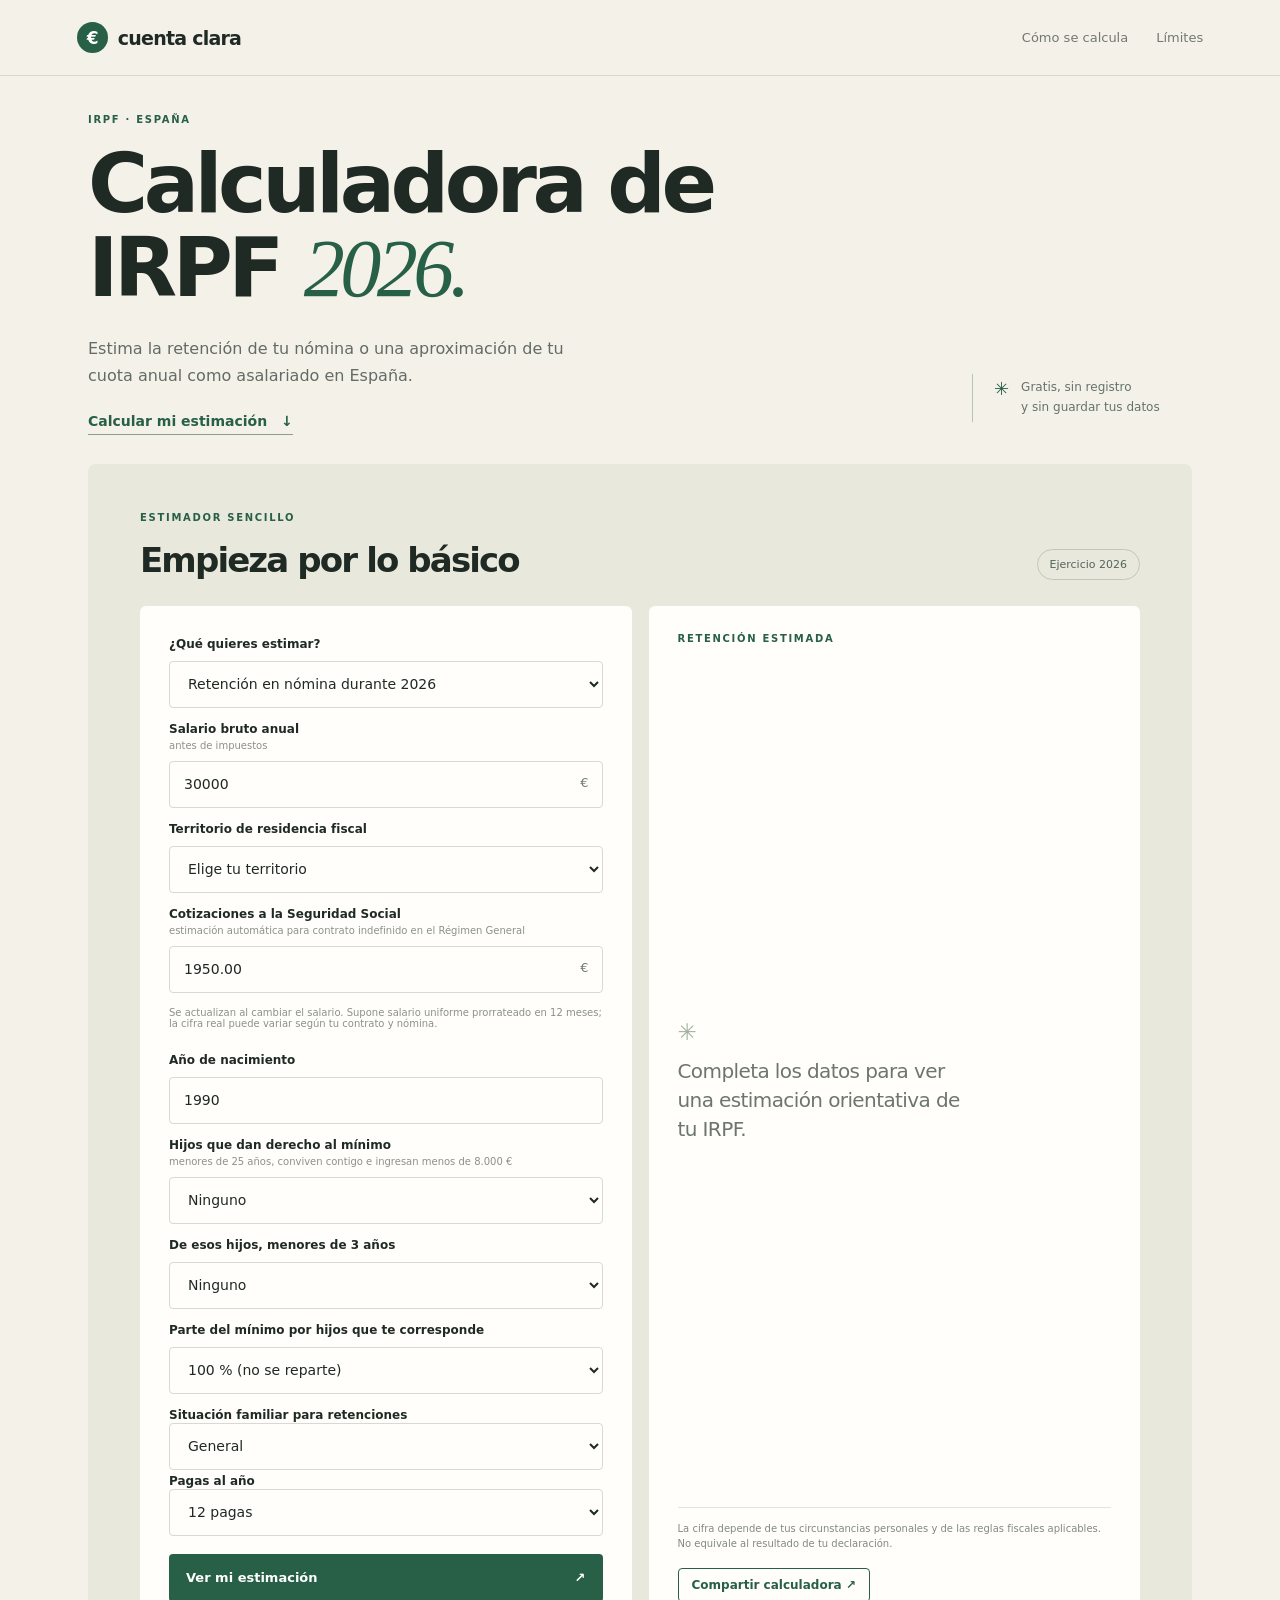
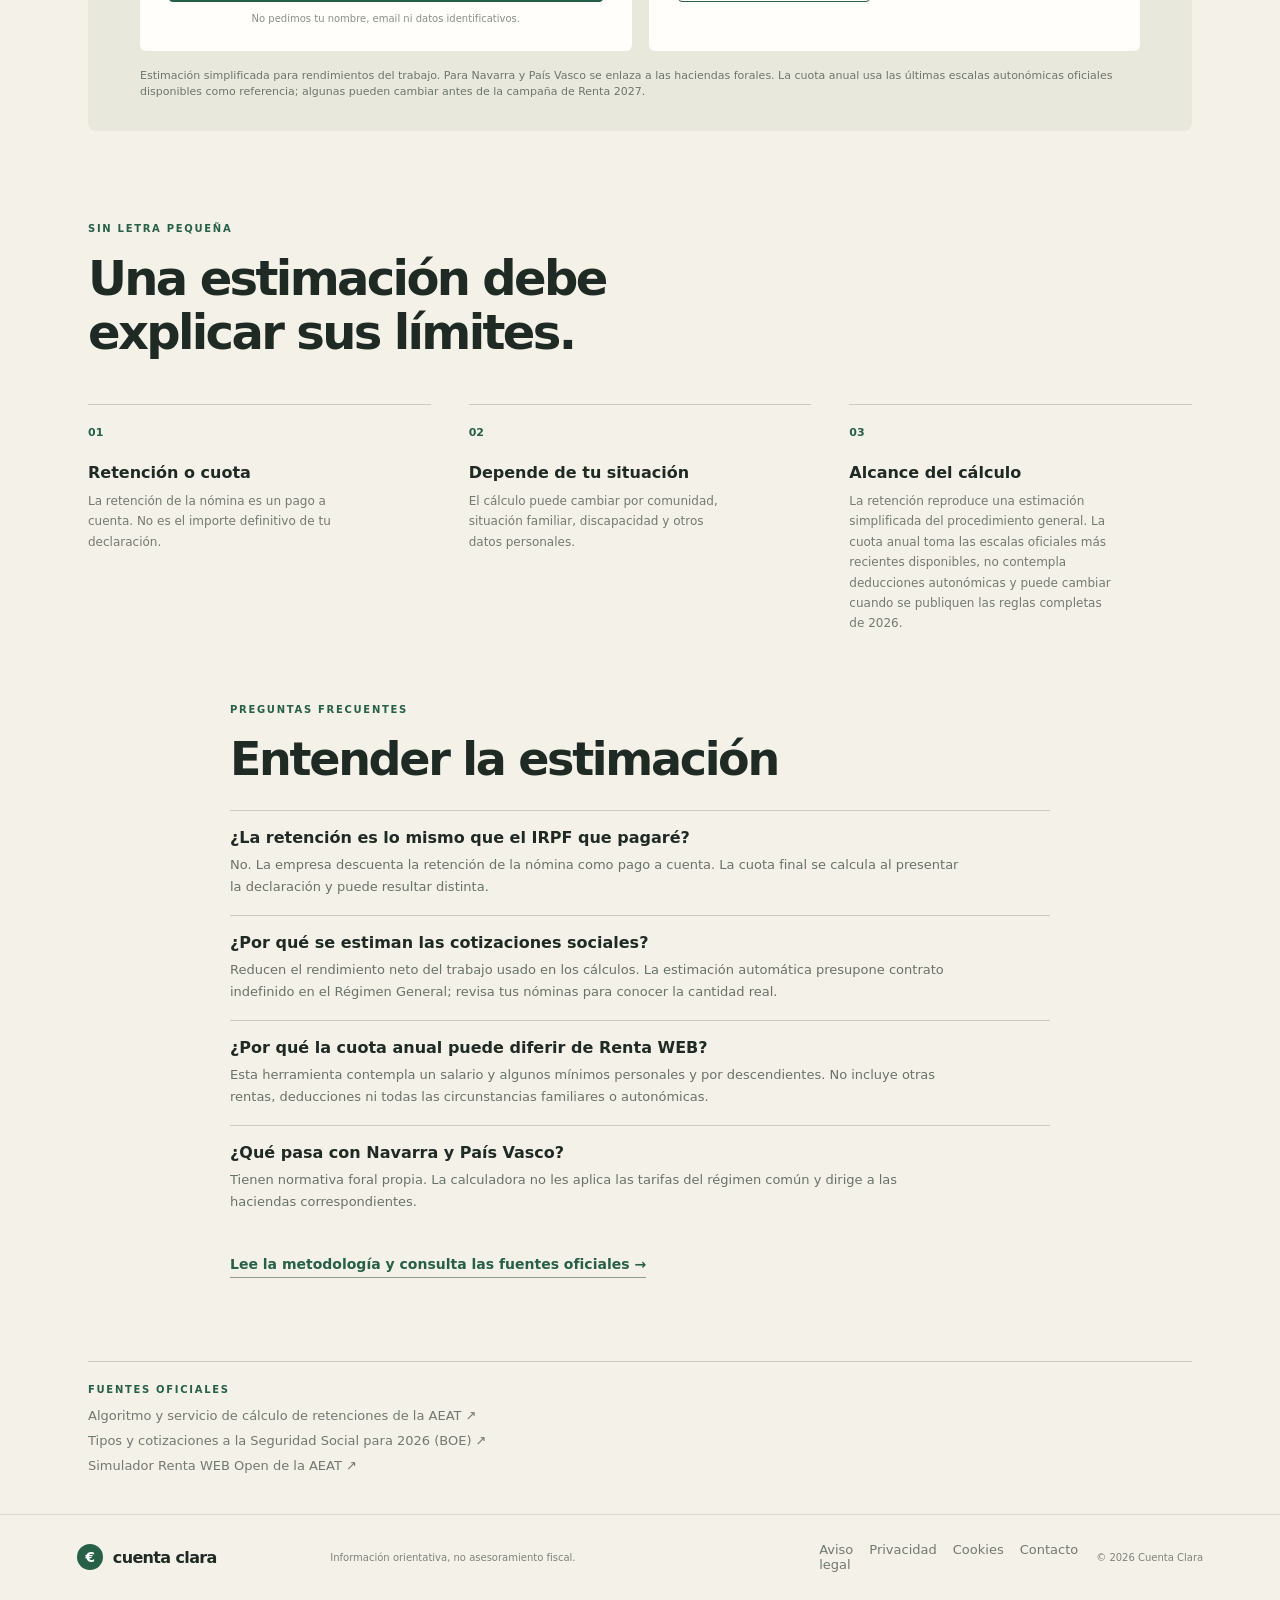
==== commit 8d324f11: "Añade botón para compartir la calculadora" ====
--- a/index.html
+++ b/index.html
@@ -86,6 +86,10 @@
             <p id="result-heading" class="eyebrow">TU ESTIMACIÓN</p>
             <div id="result-content" class="result-placeholder"><span class="result-spark">✳</span><p>Completa los datos para ver una estimación orientativa de tu IRPF.</p></div>
             <div class="result-disclaimer">La cifra depende de tus circunstancias personales y de las reglas fiscales aplicables. No equivale al resultado de tu declaración.</div>
+            <div class="share-controls">
+              <button id="share-site" class="share-button" type="button">Compartir calculadora <span aria-hidden="true">↗</span></button>
+              <p id="share-status" class="share-status" role="status" aria-live="polite"></p>
+            </div>
           </aside>
         </div>
         <p class="data-note">Estimación simplificada para rendimientos del trabajo. Para Navarra y País Vasco se enlaza a las haciendas forales. La cuota anual usa las últimas escalas autonómicas oficiales disponibles como referencia; algunas pueden cambiar antes de la campaña de Renta 2027.</p>
--- a/styles.css
+++ b/styles.css
@@ -326,6 +326,36 @@
     color: #828980
 }
 
+.share-controls {
+    margin-top: 16px
+}
+
+.share-button {
+    border: 1px solid var(--green);
+    border-radius: 4px;
+    padding: 9px 13px;
+    background: transparent;
+    color: var(--green);
+    font: 600 12px system-ui, sans-serif;
+    cursor: pointer
+}
+
+.share-button:hover {
+    background: #275f4710
+}
+
+.share-button:focus-visible {
+    outline: 2px solid var(--green);
+    outline-offset: 3px
+}
+
+.share-status {
+    min-height: 16px;
+    margin: 6px 0 0;
+    color: var(--muted);
+    font-size: 11px
+}
+
 .data-note {
     font-size: 11px;
     line-height: 1.5;
@@ -759,4 +789,4 @@
     footer div {
         flex-wrap: wrap
     }
-}+}
